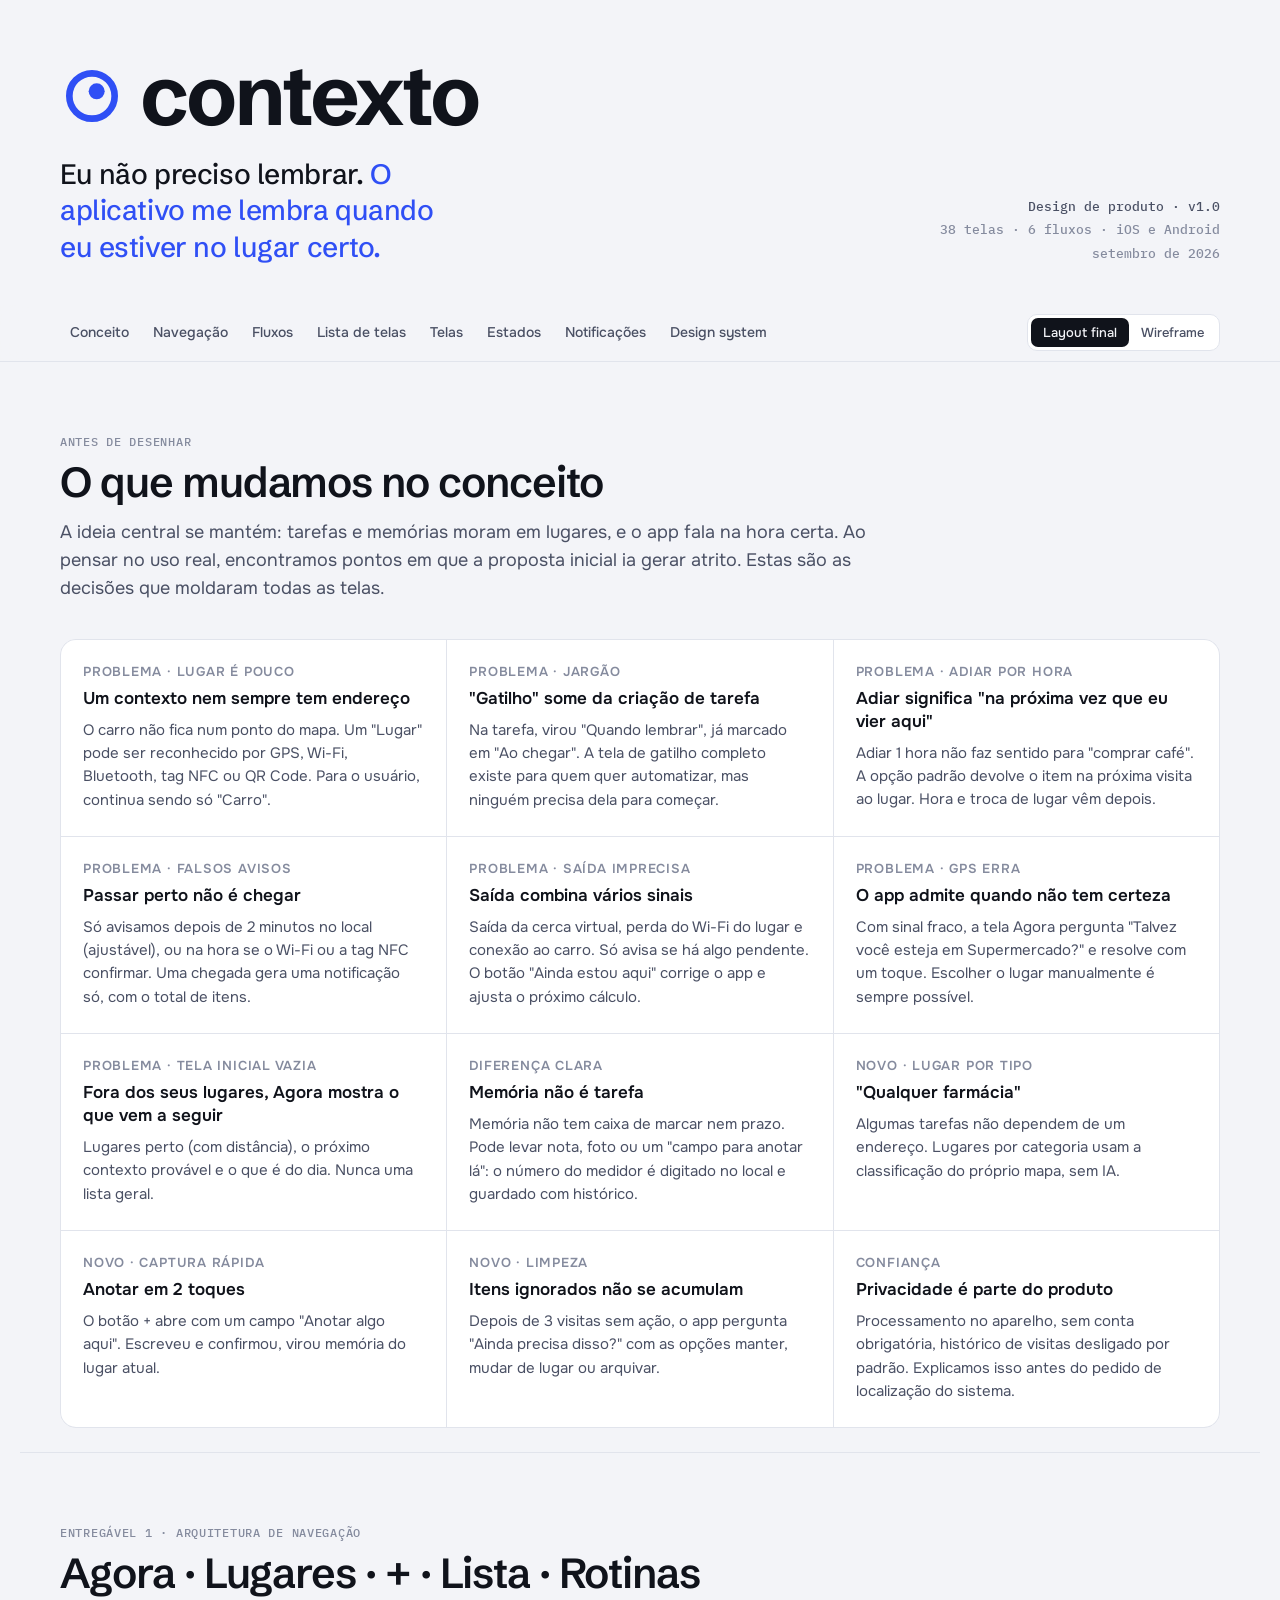
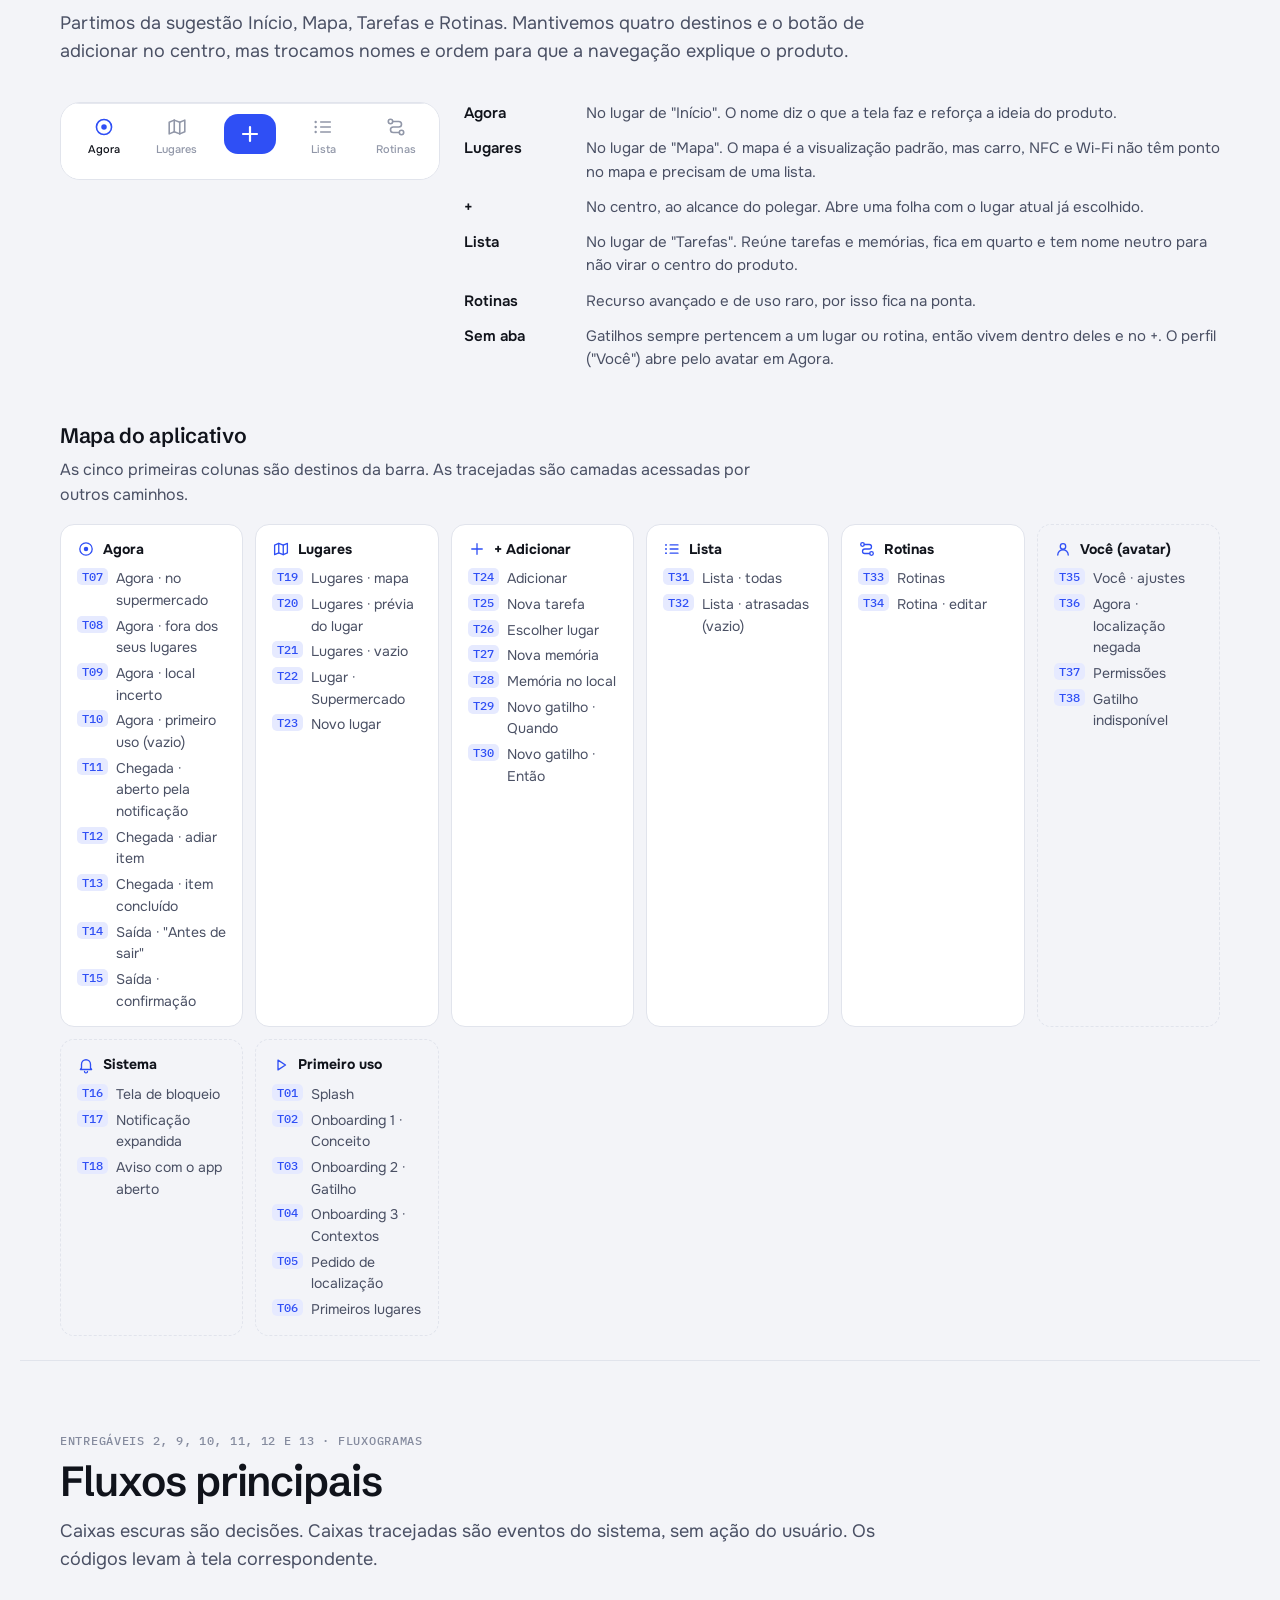
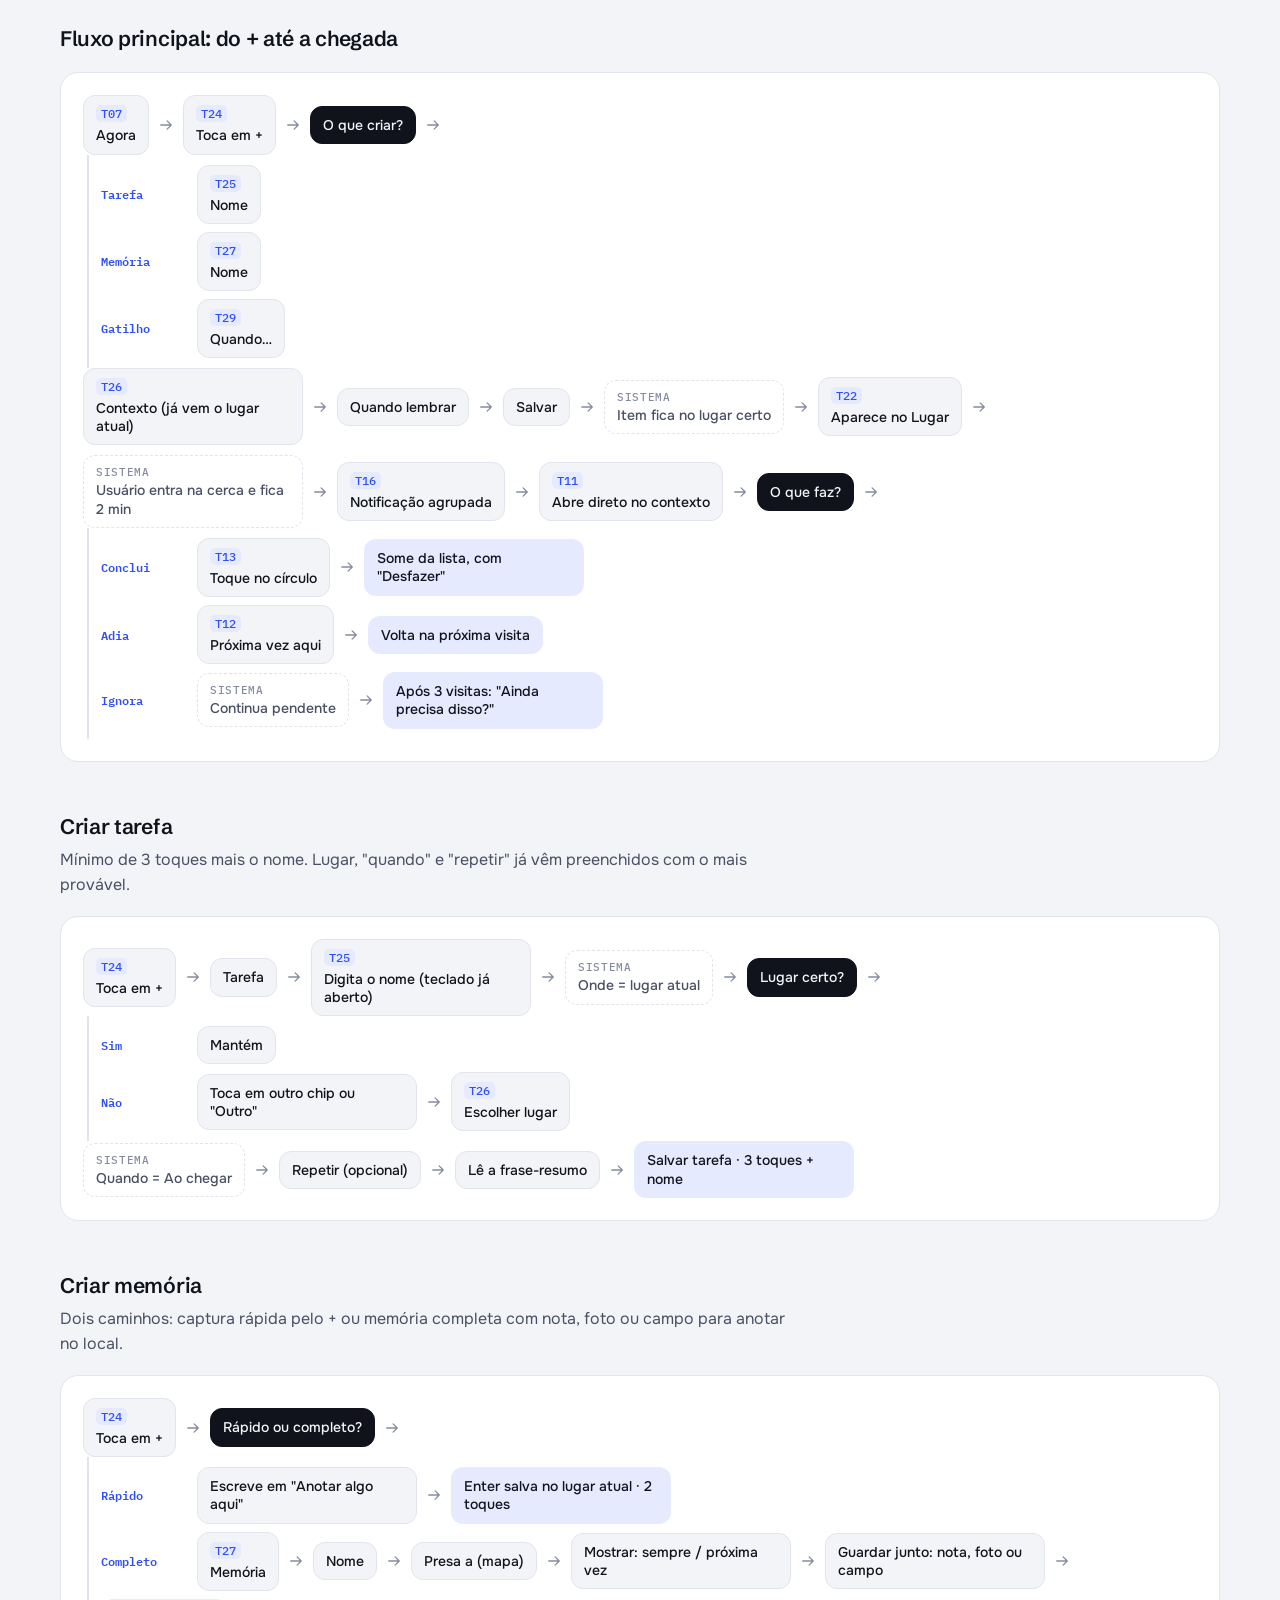
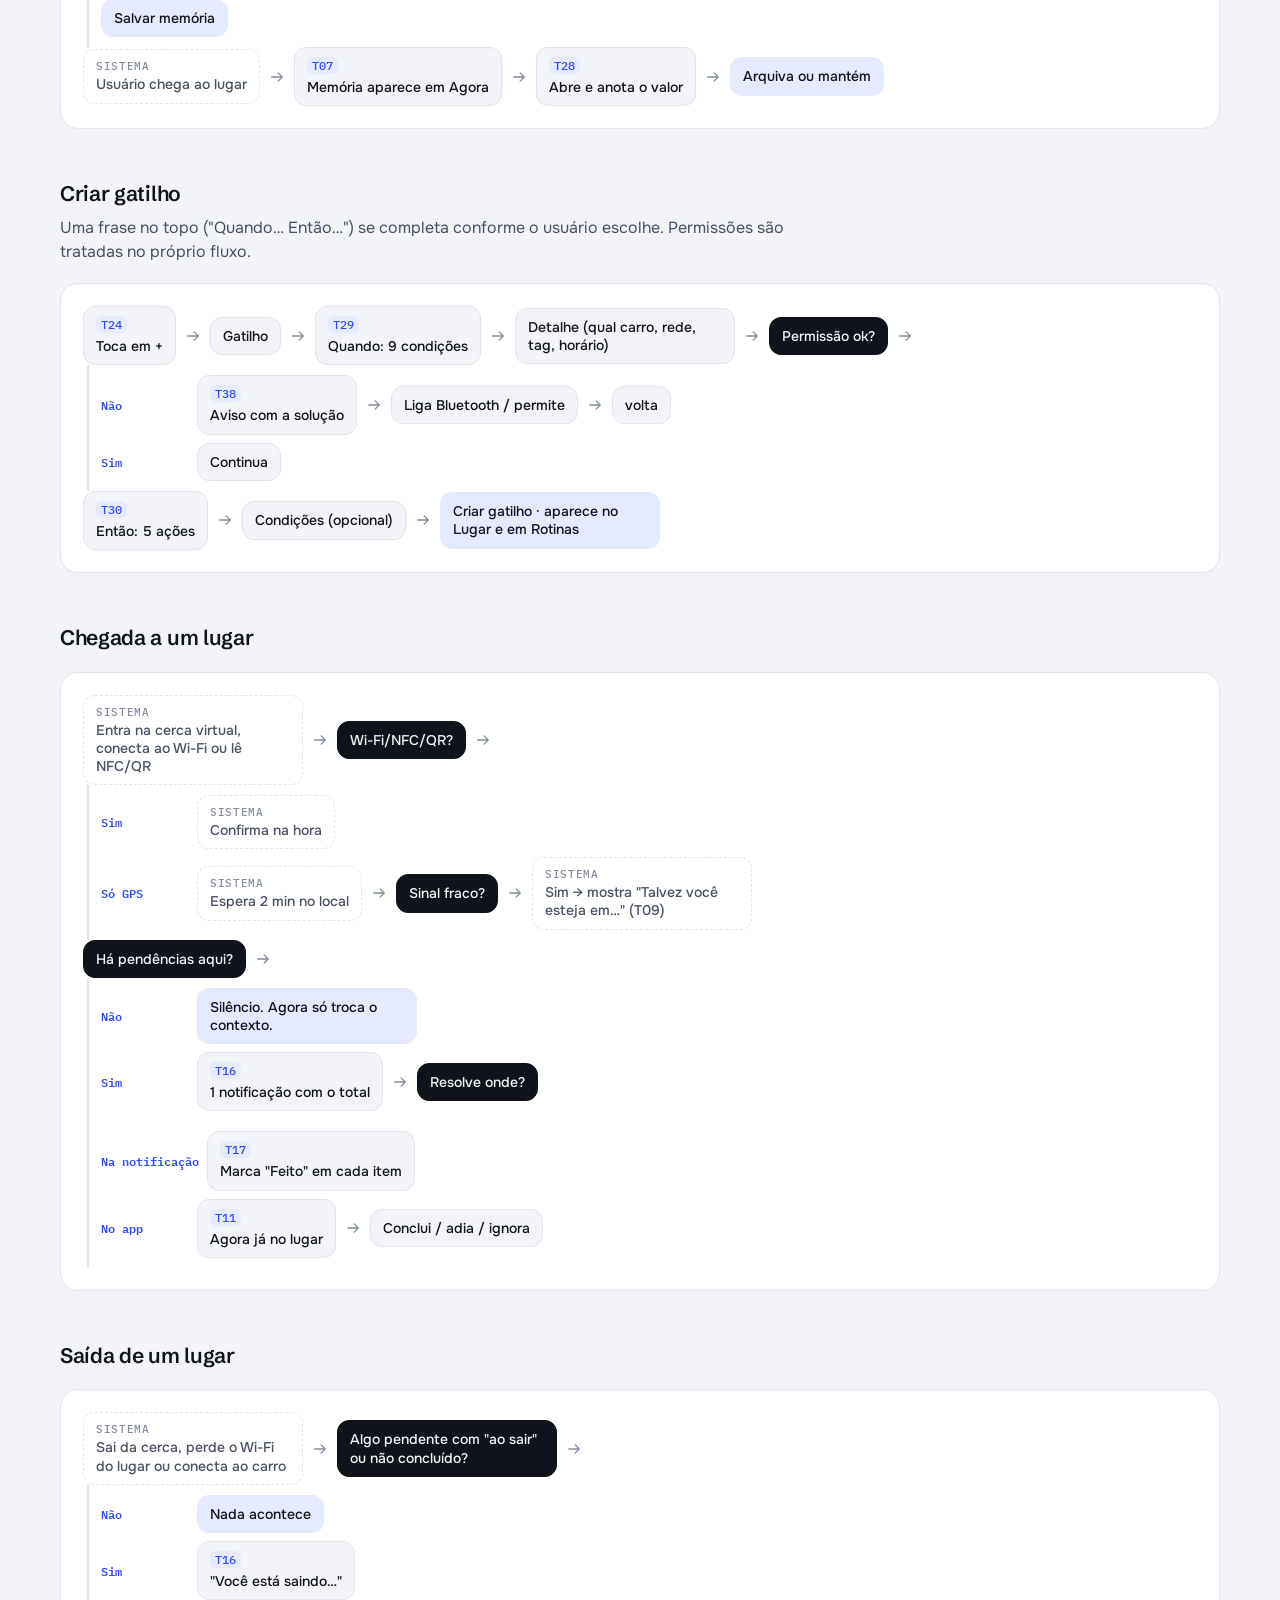
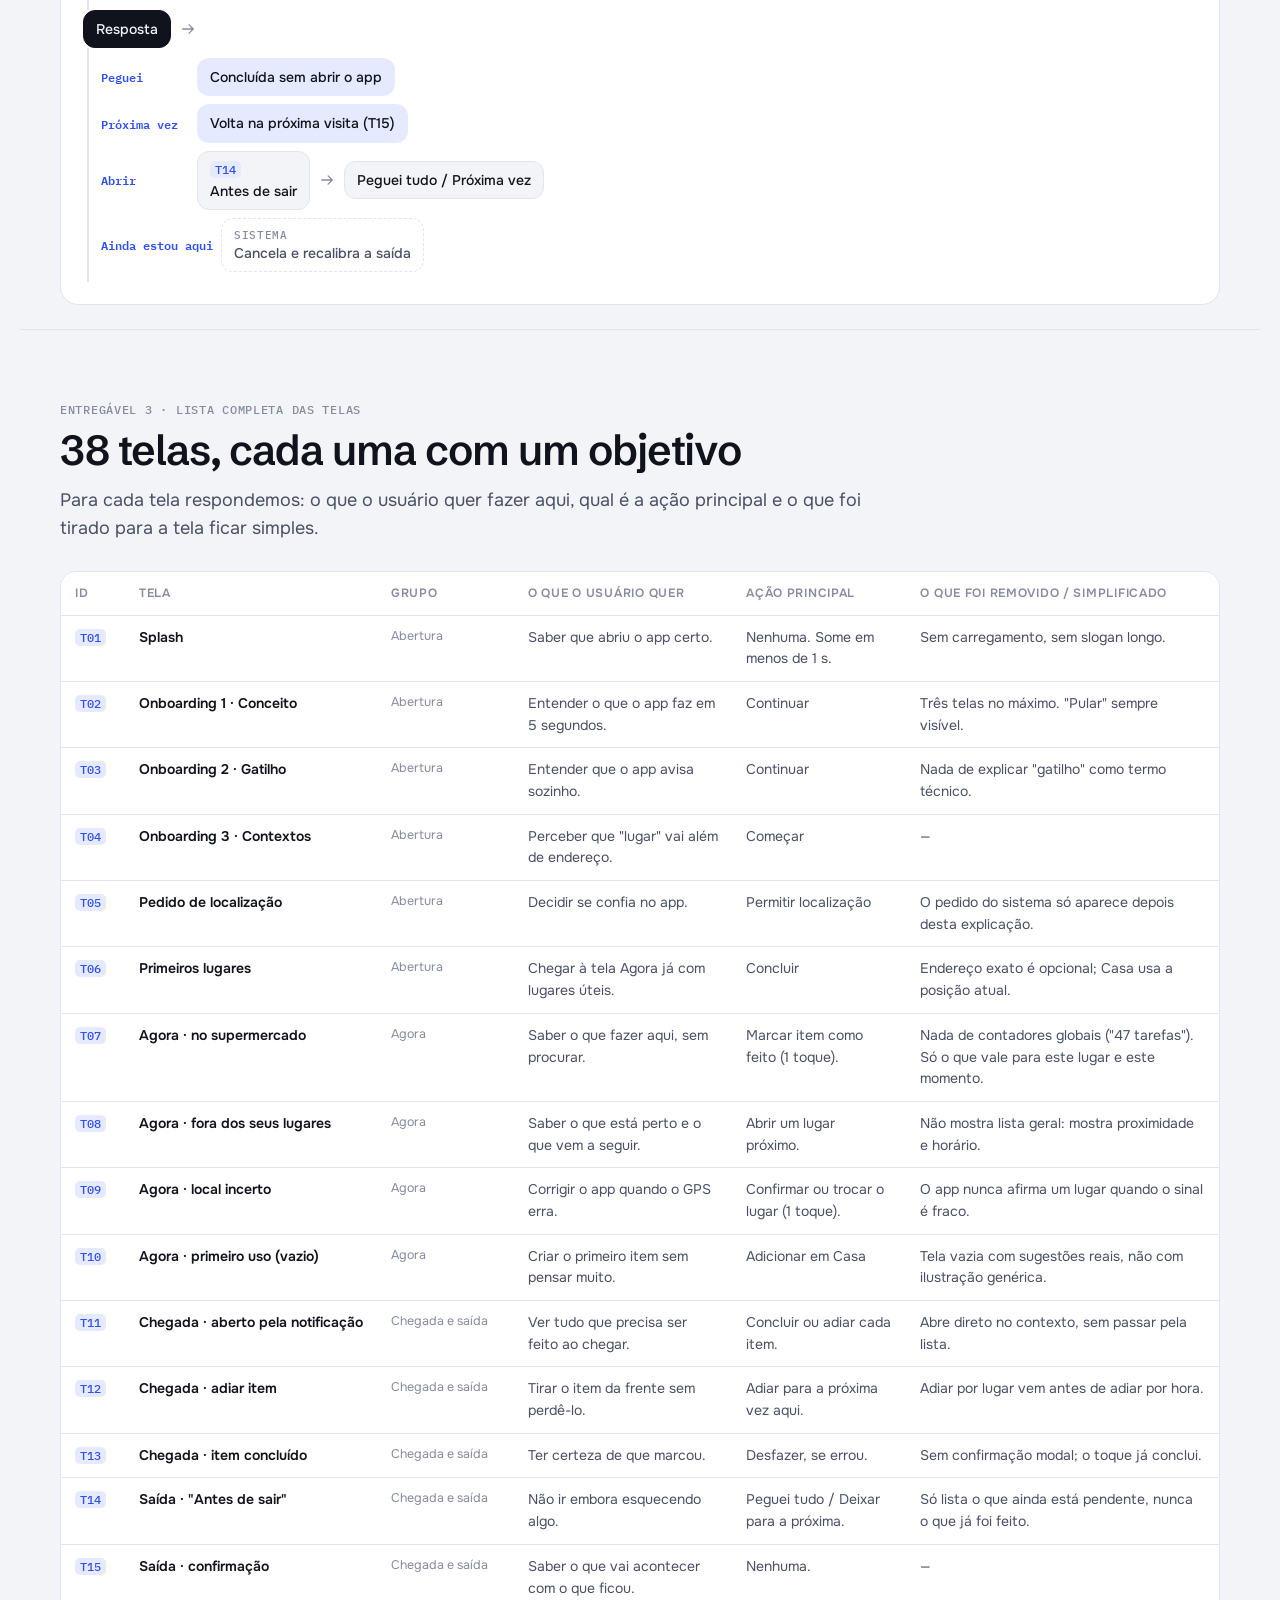
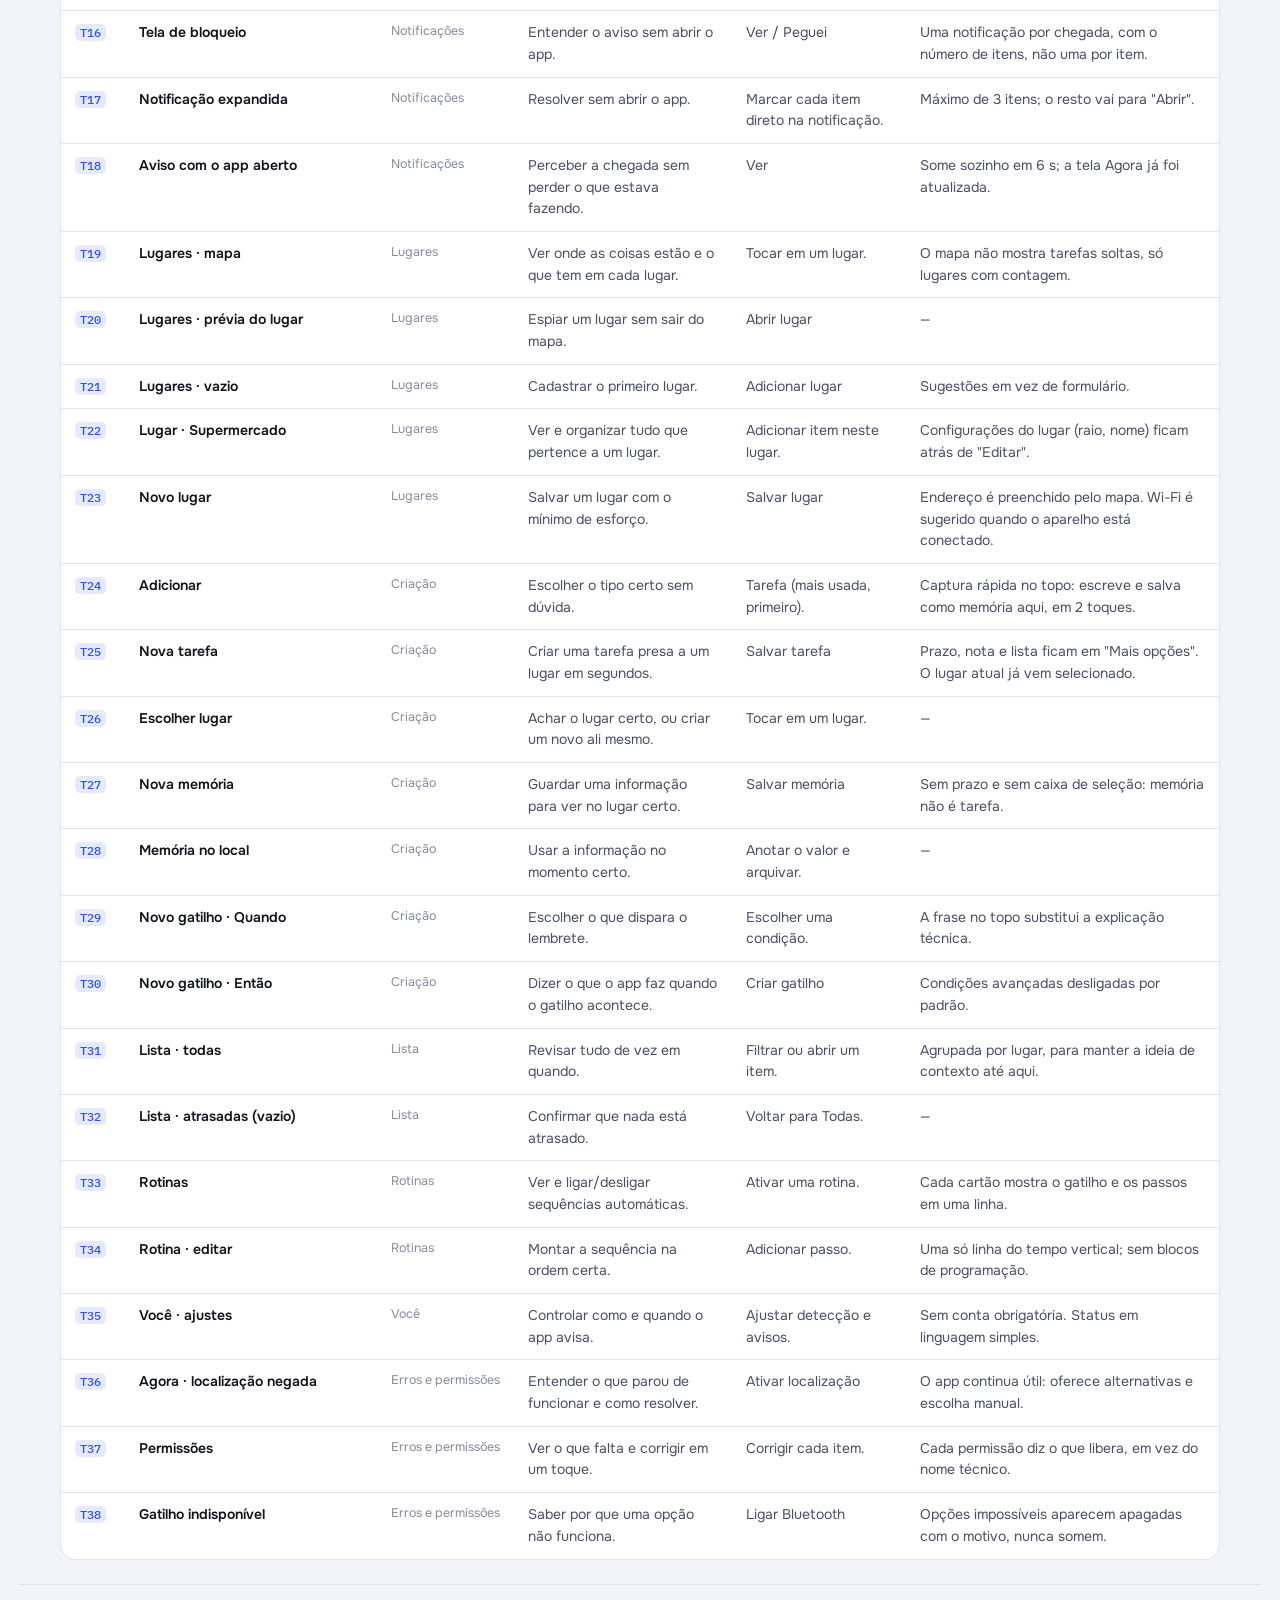
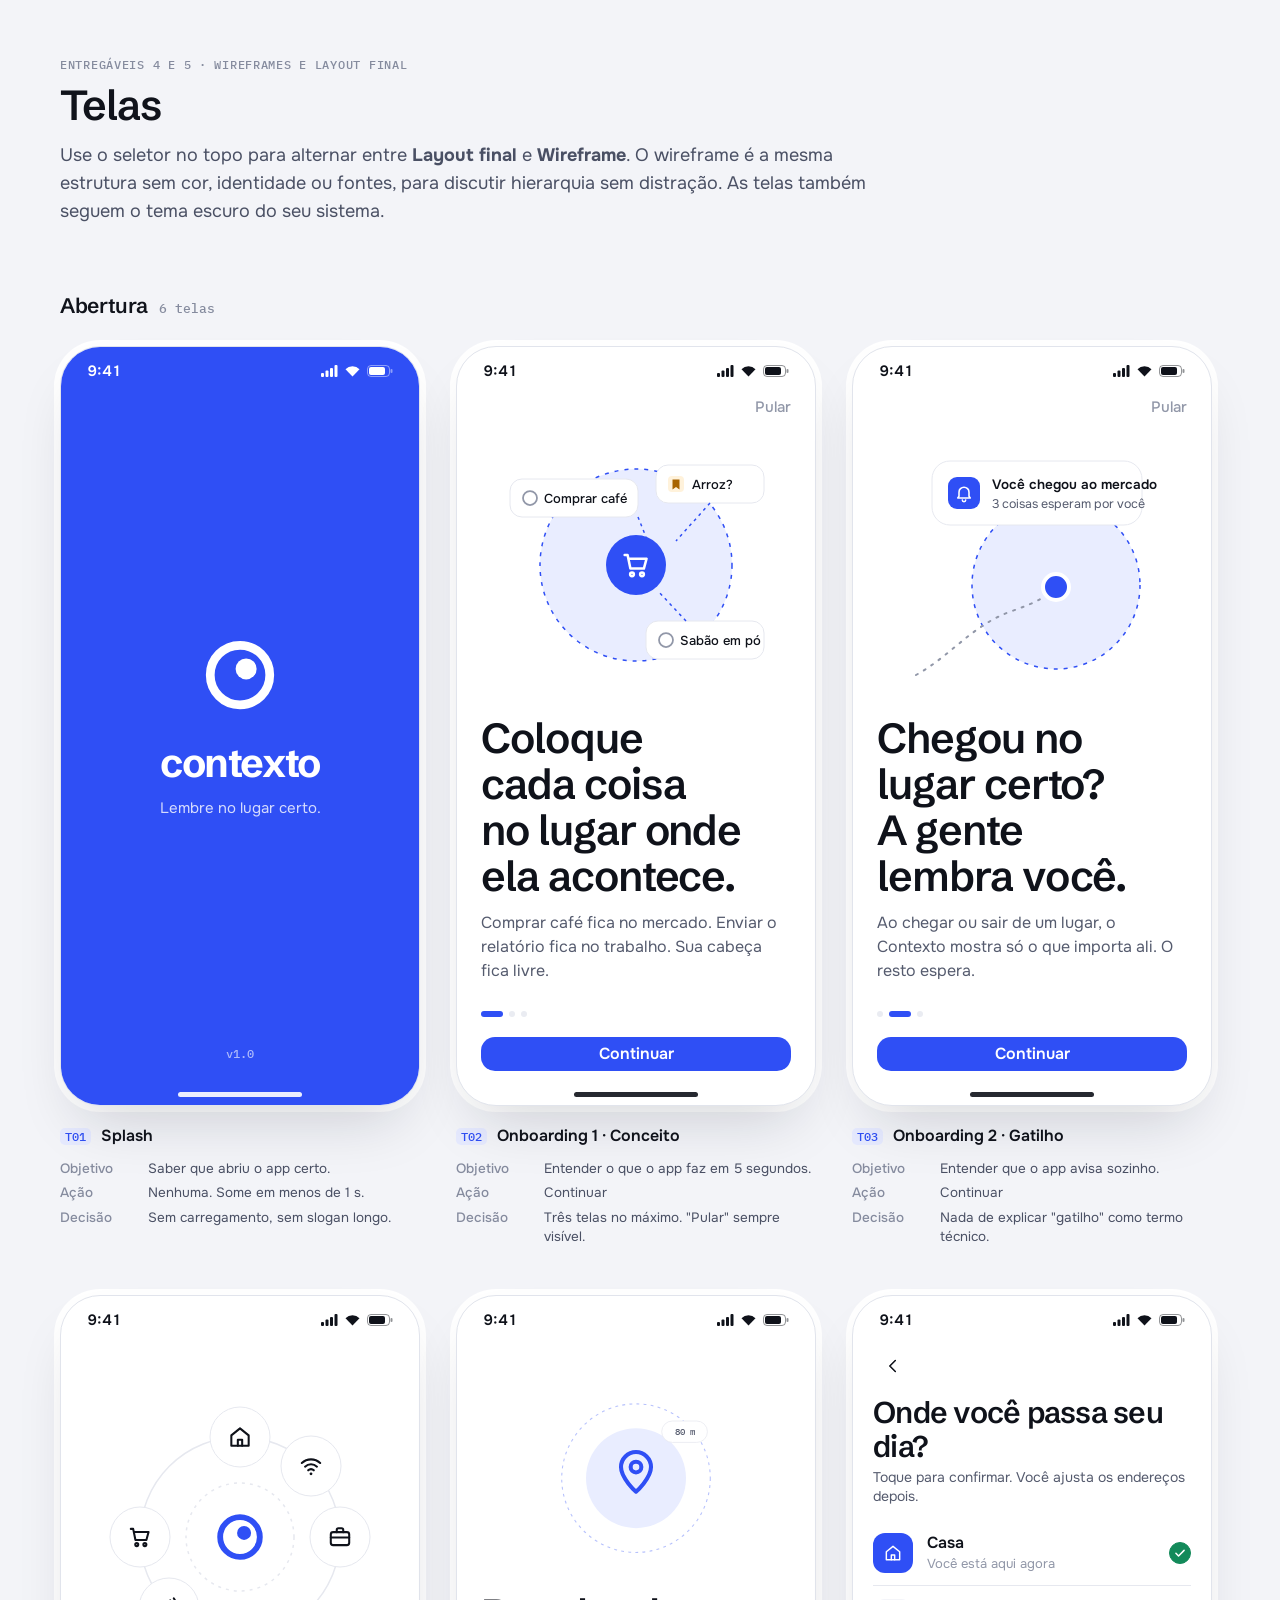
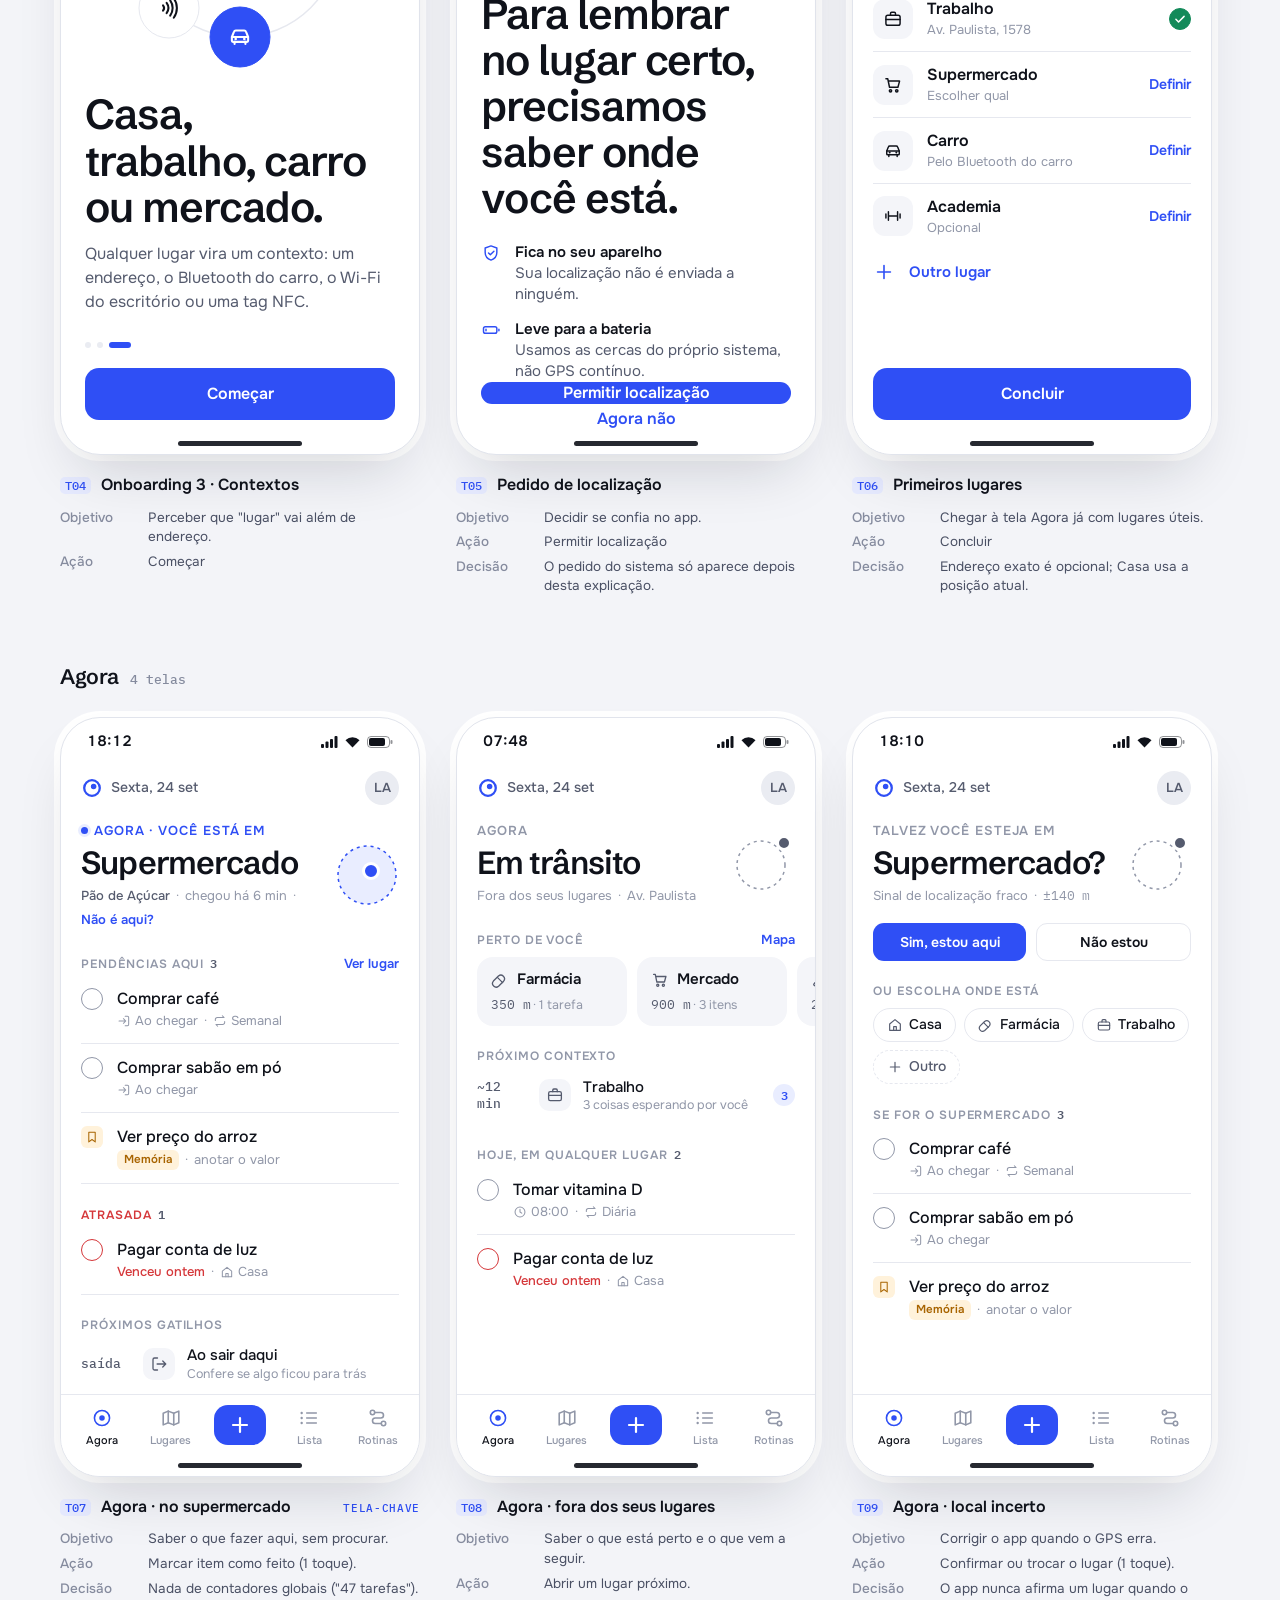
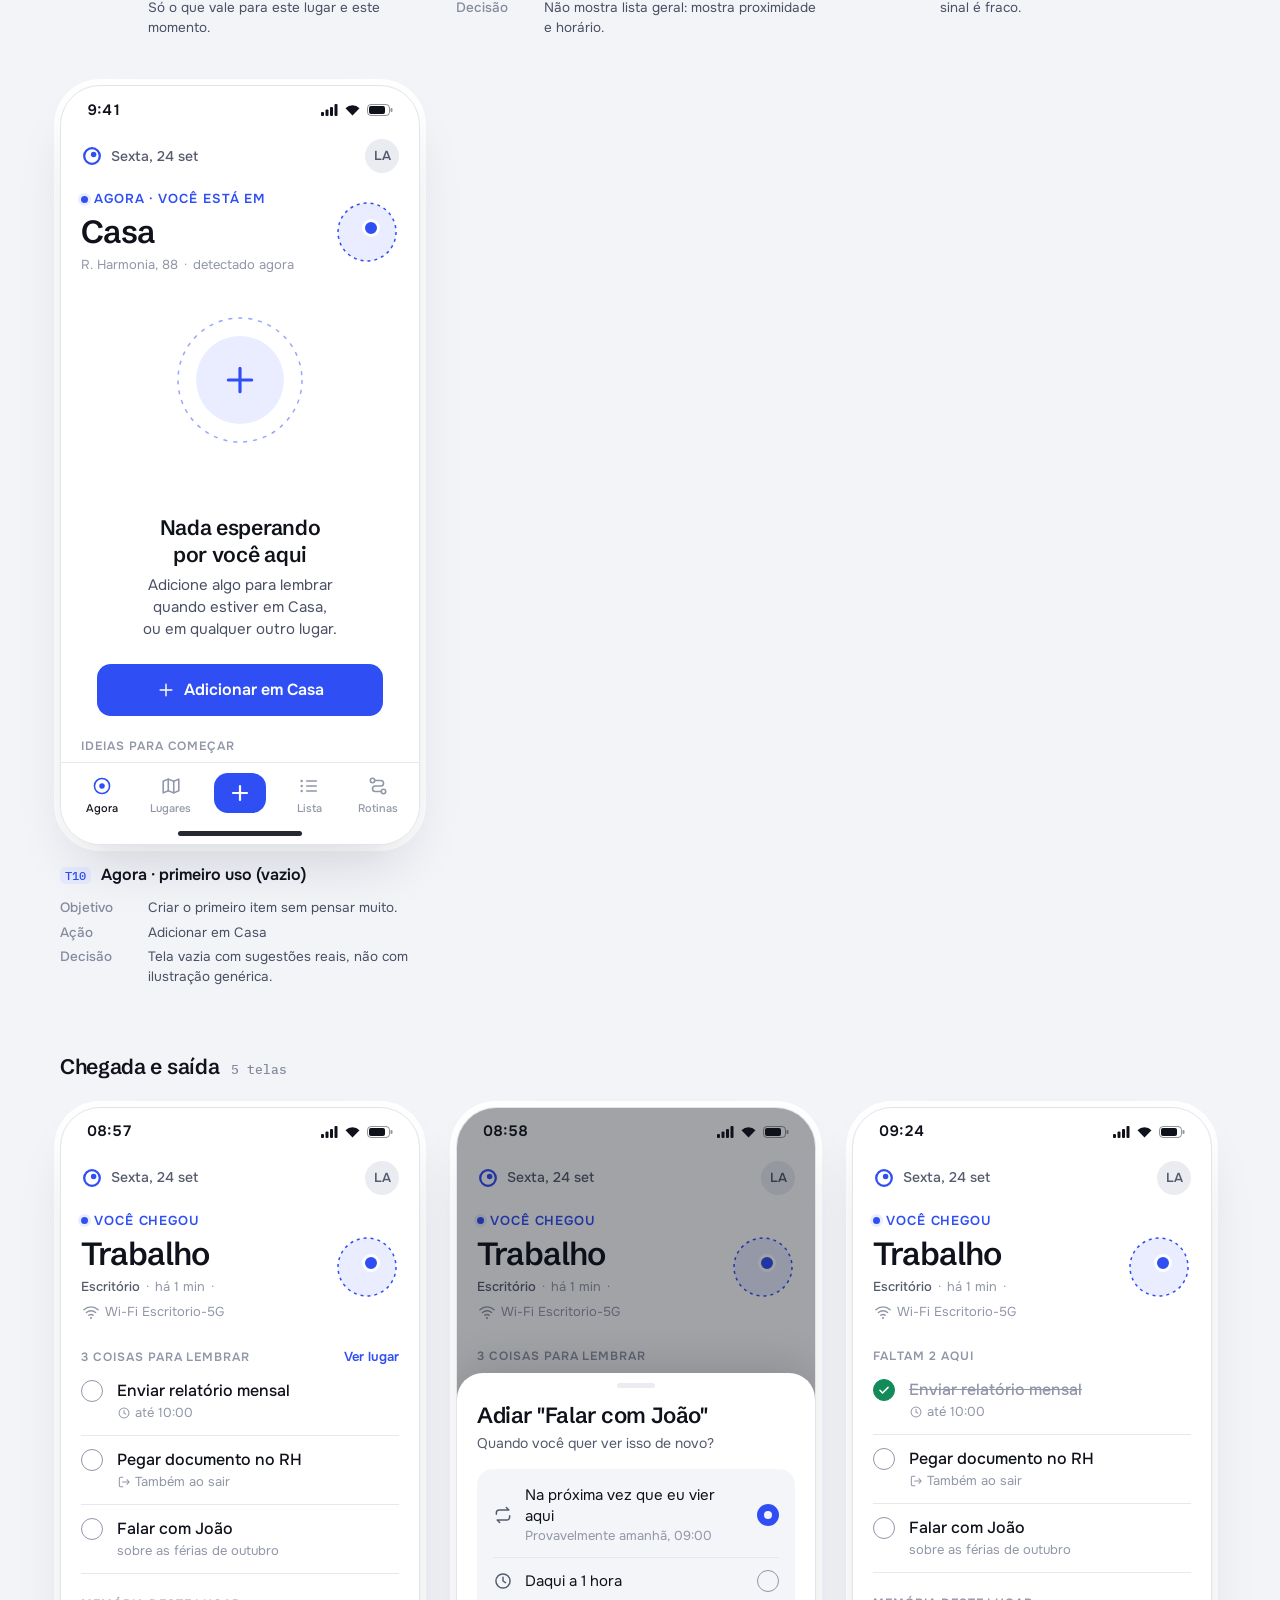
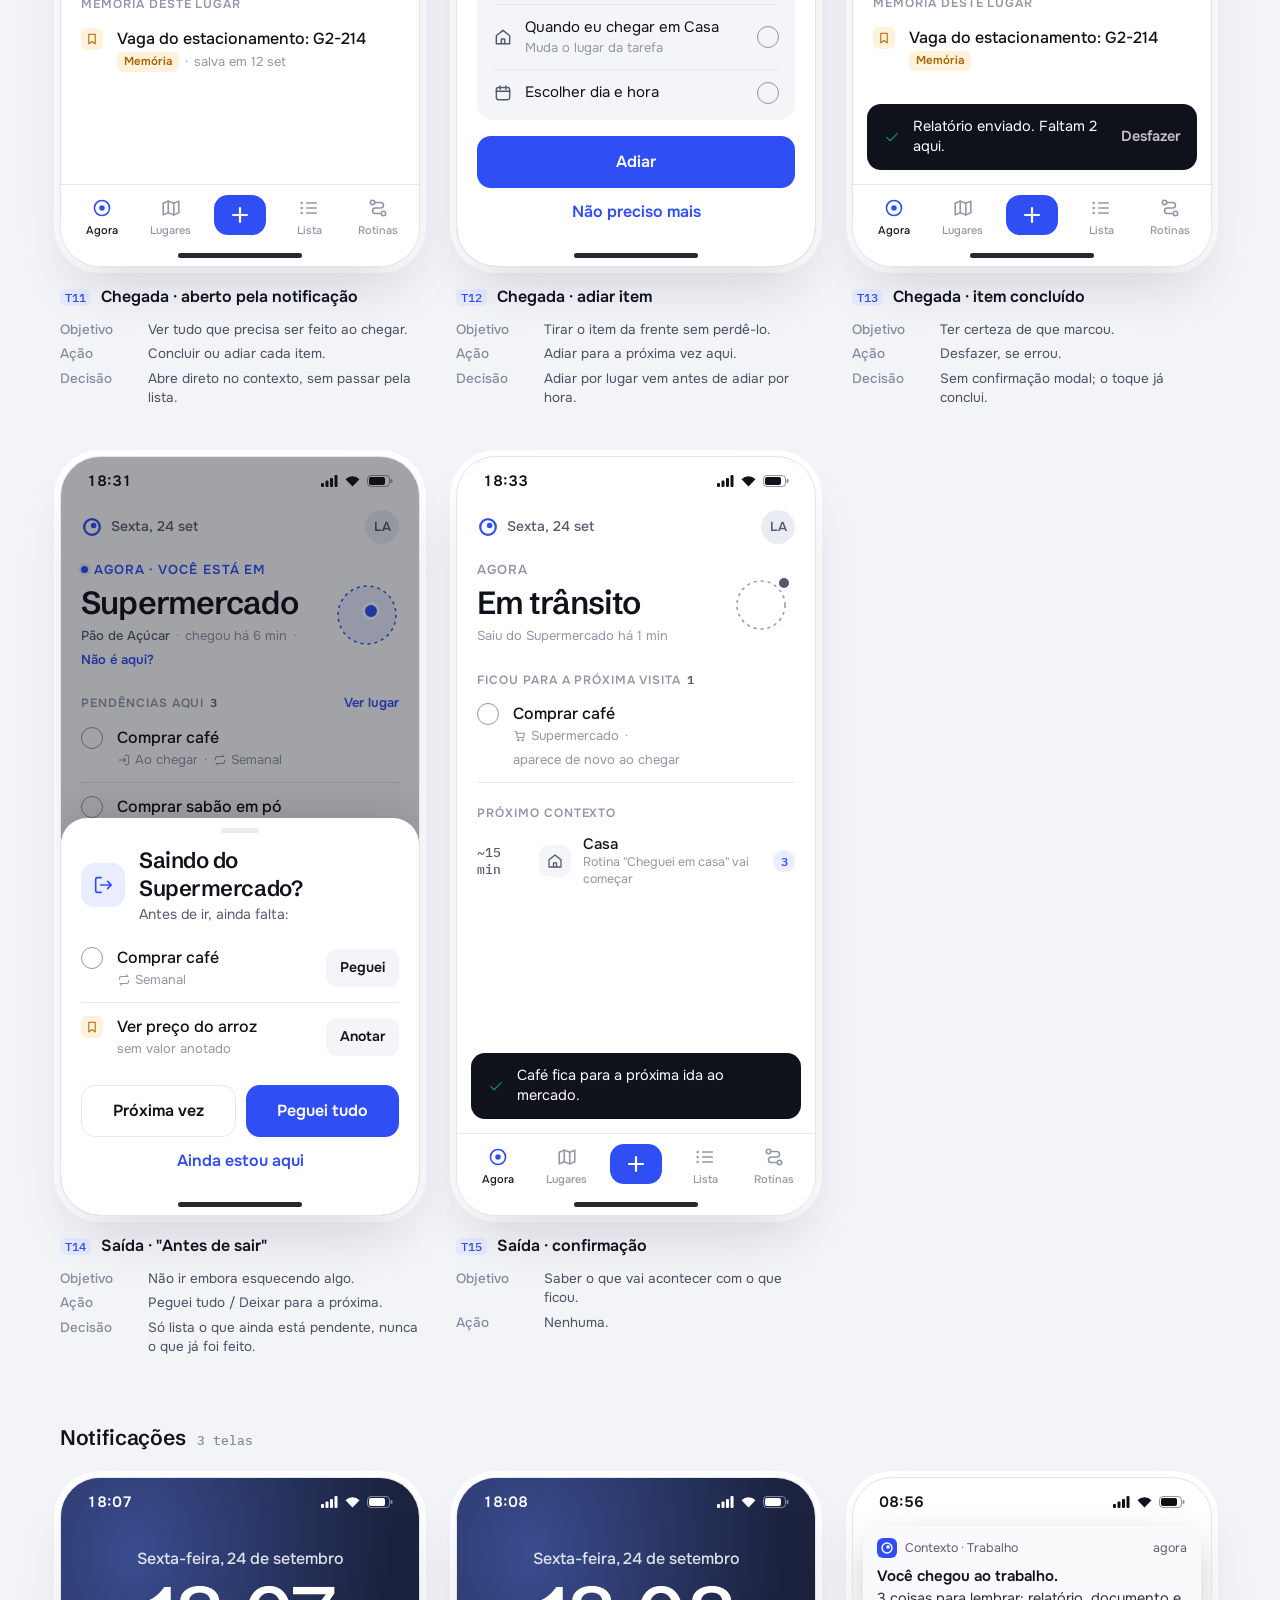
==== Contexto/design/index.html @ 6288946c "Adiciona projeto de design do app Contexto Documentação navegável com revisão de UX, arquitetura de " ====
<!doctype html>
<html lang="pt-BR">
<head>
<meta charset="utf-8">
<meta name="viewport" content="width=device-width, initial-scale=1, viewport-fit=cover">
<title>Contexto</title>
<link rel="preconnect" href="https://fonts.googleapis.com">
<link rel="preconnect" href="https://fonts.gstatic.com" crossorigin>
<link rel="stylesheet" href="https://fonts.googleapis.com/css2?family=IBM+Plex+Mono:wght@400;500;600&family=Onest:wght@400;500;600;700&family=Schibsted+Grotesk:wght@500;600;700&display=swap">
<link rel="stylesheet" href="css/tokens.css">
<link rel="stylesheet" href="css/app.css">
<link rel="stylesheet" href="css/doc.css">
</head>
<body>

<header class="wrap hero">
  <div>
    <div class="brand app" style="color:var(--d-ink)">
      <svg width="64" height="64" viewBox="0 0 48 48" aria-hidden="true"><circle cx="24" cy="24" r="17" fill="none" stroke="var(--d-accent)" stroke-width="5"/><circle cx="27.5" cy="20.5" r="6" fill="var(--d-accent)"/></svg>
      <span class="wm">contexto</span>
    </div>
    <p class="thesis">Eu não preciso lembrar. <em>O aplicativo me lembra quando eu estiver no lugar certo.</em></p>
  </div>
  <div class="meta"><b>Design de produto · v1.0</b><br>38 telas · 6 fluxos · iOS e Android<br>setembro de 2026</div>
</header>

<nav class="dnav" aria-label="Seções">
  <div class="wrap">
    <div class="dnav-links">
      <a href="#conceito">Conceito</a>
      <a href="#navegacao">Navegação</a>
      <a href="#fluxos">Fluxos</a>
      <a href="#lista-telas">Lista de telas</a>
      <a href="#telas">Telas</a>
      <a href="#estados">Estados</a>
      <a href="#notificacoes">Notificações</a>
      <a href="#design-system">Design system</a>
    </div>
    <div class="mode" role="group" aria-label="Modo de visualização das telas">
      <button type="button" data-m="final" aria-pressed="true">Layout final</button>
      <button type="button" data-m="wf" aria-pressed="false">Wireframe</button>
    </div>
  </div>
</nav>

<main>
<!-- ============ CONCEITO ============ -->
<section class="wrap sect" id="conceito">
  <div class="eyebrow">Antes de desenhar</div>
  <h2>O que mudamos no conceito</h2>
  <p class="lede">A ideia central se mantém: tarefas e memórias moram em lugares, e o app fala na hora certa. Ao pensar no uso real, encontramos pontos em que a proposta inicial ia gerar atrito. Estas são as decisões que moldaram todas as telas.</p>

  <div class="review">
    <div class="rv"><div class="rv-p">Problema · lugar é pouco</div><h4>Um contexto nem sempre tem endereço</h4><p>O carro não fica num ponto do mapa. Um "Lugar" pode ser reconhecido por GPS, Wi-Fi, Bluetooth, tag NFC ou QR Code. Para o usuário, continua sendo só "Carro".</p></div>
    <div class="rv"><div class="rv-p">Problema · jargão</div><h4>"Gatilho" some da criação de tarefa</h4><p>Na tarefa, virou "Quando lembrar", já marcado em "Ao chegar". A tela de gatilho completo existe para quem quer automatizar, mas ninguém precisa dela para começar.</p></div>
    <div class="rv"><div class="rv-p">Problema · adiar por hora</div><h4>Adiar significa "na próxima vez que eu vier aqui"</h4><p>Adiar 1 hora não faz sentido para "comprar café". A opção padrão devolve o item na próxima visita ao lugar. Hora e troca de lugar vêm depois.</p></div>
    <div class="rv"><div class="rv-p">Problema · falsos avisos</div><h4>Passar perto não é chegar</h4><p>Só avisamos depois de 2 minutos no local (ajustável), ou na hora se o Wi-Fi ou a tag NFC confirmar. Uma chegada gera uma notificação só, com o total de itens.</p></div>
    <div class="rv"><div class="rv-p">Problema · saída imprecisa</div><h4>Saída combina vários sinais</h4><p>Saída da cerca virtual, perda do Wi-Fi do lugar e conexão ao carro. Só avisa se há algo pendente. O botão "Ainda estou aqui" corrige o app e ajusta o próximo cálculo.</p></div>
    <div class="rv"><div class="rv-p">Problema · GPS erra</div><h4>O app admite quando não tem certeza</h4><p>Com sinal fraco, a tela Agora pergunta "Talvez você esteja em Supermercado?" e resolve com um toque. Escolher o lugar manualmente é sempre possível.</p></div>
    <div class="rv"><div class="rv-p">Problema · tela inicial vazia</div><h4>Fora dos seus lugares, Agora mostra o que vem a seguir</h4><p>Lugares perto (com distância), o próximo contexto provável e o que é do dia. Nunca uma lista geral.</p></div>
    <div class="rv"><div class="rv-p">Diferença clara</div><h4>Memória não é tarefa</h4><p>Memória não tem caixa de marcar nem prazo. Pode levar nota, foto ou um "campo para anotar lá": o número do medidor é digitado no local e guardado com histórico.</p></div>
    <div class="rv"><div class="rv-p">Novo · lugar por tipo</div><h4>"Qualquer farmácia"</h4><p>Algumas tarefas não dependem de um endereço. Lugares por categoria usam a classificação do próprio mapa, sem IA.</p></div>
    <div class="rv"><div class="rv-p">Novo · captura rápida</div><h4>Anotar em 2 toques</h4><p>O botão + abre com um campo "Anotar algo aqui". Escreveu e confirmou, virou memória do lugar atual.</p></div>
    <div class="rv"><div class="rv-p">Novo · limpeza</div><h4>Itens ignorados não se acumulam</h4><p>Depois de 3 visitas sem ação, o app pergunta "Ainda precisa disso?" com as opções manter, mudar de lugar ou arquivar.</p></div>
    <div class="rv"><div class="rv-p">Confiança</div><h4>Privacidade é parte do produto</h4><p>Processamento no aparelho, sem conta obrigatória, histórico de visitas desligado por padrão. Explicamos isso antes do pedido de localização do sistema.</p></div>
  </div>
</section>

<!-- ============ NAVEGAÇÃO ============ -->
<section class="wrap sect" id="navegacao">
  <div class="eyebrow">Entregável 1 · Arquitetura de navegação</div>
  <h2>Agora · Lugares · + · Lista · Rotinas</h2>
  <p class="lede">Partimos da sugestão Início, Mapa, Tarefas e Rotinas. Mantivemos quatro destinos e o botão de adicionar no centro, mas trocamos nomes e ordem para que a navegação explique o produto.</p>

  <div class="arch">
    <div>
      <div class="tabdemo app" id="tabdemo"></div>
    </div>
    <ul class="decide">
      <li><b>Agora</b><span>No lugar de "Início". O nome diz o que a tela faz e reforça a ideia do produto.</span></li>
      <li><b>Lugares</b><span>No lugar de "Mapa". O mapa é a visualização padrão, mas carro, NFC e Wi-Fi não têm ponto no mapa e precisam de uma lista.</span></li>
      <li><b>+</b><span>No centro, ao alcance do polegar. Abre uma folha com o lugar atual já escolhido.</span></li>
      <li><b>Lista</b><span>No lugar de "Tarefas". Reúne tarefas e memórias, fica em quarto e tem nome neutro para não virar o centro do produto.</span></li>
      <li><b>Rotinas</b><span>Recurso avançado e de uso raro, por isso fica na ponta.</span></li>
      <li><b>Sem aba</b><span>Gatilhos sempre pertencem a um lugar ou rotina, então vivem dentro deles e no +. O perfil ("Você") abre pelo avatar em Agora.</span></li>
    </ul>
  </div>

  <h3>Mapa do aplicativo</h3>
  <p>As cinco primeiras colunas são destinos da barra. As tracejadas são camadas acessadas por outros caminhos.</p>
  <div class="tree" id="tree"></div>
</section>

<!-- ============ FLUXOS ============ -->
<section class="wrap sect" id="fluxos">
  <div class="eyebrow">Entregáveis 2, 9, 10, 11, 12 e 13 · Fluxogramas</div>
  <h2>Fluxos principais</h2>
  <p class="lede">Caixas escuras são decisões. Caixas tracejadas são eventos do sistema, sem ação do usuário. Os códigos levam à tela correspondente.</p>

  <h3>Fluxo principal: do + até a chegada</h3>
  <div class="flowbox" id="flow-main"></div>

  <h3>Criar tarefa</h3>
  <p>Mínimo de 3 toques mais o nome. Lugar, "quando" e "repetir" já vêm preenchidos com o mais provável.</p>
  <div class="flowbox" id="flow-task"></div>

  <h3>Criar memória</h3>
  <p>Dois caminhos: captura rápida pelo + ou memória completa com nota, foto ou campo para anotar no local.</p>
  <div class="flowbox" id="flow-mem"></div>

  <h3>Criar gatilho</h3>
  <p>Uma frase no topo ("Quando… Então…") se completa conforme o usuário escolhe. Permissões são tratadas no próprio fluxo.</p>
  <div class="flowbox" id="flow-trig"></div>

  <h3>Chegada a um lugar</h3>
  <div class="flowbox" id="flow-arrive"></div>

  <h3>Saída de um lugar</h3>
  <div class="flowbox" id="flow-leave"></div>
</section>

<!-- ============ LISTA ============ -->
<section class="wrap sect" id="lista-telas">
  <div class="eyebrow">Entregável 3 · Lista completa das telas</div>
  <h2>38 telas, cada uma com um objetivo</h2>
  <p class="lede">Para cada tela respondemos: o que o usuário quer fazer aqui, qual é a ação principal e o que foi tirado para a tela ficar simples.</p>
  <div class="tbl-wrap" id="screen-table"></div>
</section>

<!-- ============ TELAS ============ -->
<section class="wrap sect" id="telas">
  <div class="eyebrow">Entregáveis 4 e 5 · Wireframes e layout final</div>
  <h2>Telas</h2>
  <p class="lede">Use o seletor no topo para alternar entre <b>Layout final</b> e <b>Wireframe</b>. O wireframe é a mesma estrutura sem cor, identidade ou fontes, para discutir hierarquia sem distração. As telas também seguem o tema escuro do seu sistema.</p>
  <div id="gallery"></div>
</section>

<!-- ============ ESTADOS ============ -->
<section class="wrap sect" id="estados">
  <div class="eyebrow">Entregáveis 6, 7 e 8 · Estados</div>
  <h2>Vazio, com dados, erro e permissão</h2>
  <p class="lede">Nenhum estado vazio é só uma ilustração: cada um oferece uma ação e sugestões reais. Nenhum erro bloqueia o app inteiro: o que ainda funciona continua visível.</p>
  <div class="tree" style="margin-top:28px">
    <div class="tcol"><h5>Vazios</h5><ul>
      <li><a class="ref" href="#T10">T10</a><span>Agora, primeiro uso, com ideias para começar</span></li>
      <li><a class="ref" href="#T21">T21</a><span>Lugares sem cadastro, com sugestões em chips</span></li>
      <li><a class="ref" href="#T32">T32</a><span>Nada atrasado, com tom de tranquilidade</span></li>
    </ul></div>
    <div class="tcol"><h5>Com dados</h5><ul>
      <li><a class="ref" href="#T07">T07</a><span>Agora no supermercado</span></li>
      <li><a class="ref" href="#T11">T11</a><span>Chegada ao trabalho</span></li>
      <li><a class="ref" href="#T19">T19</a><span>Mapa com 6 lugares</span></li>
      <li><a class="ref" href="#T22">T22</a><span>Detalhe do lugar</span></li>
      <li><a class="ref" href="#T31">T31</a><span>Lista agrupada por lugar</span></li>
      <li><a class="ref" href="#T33">T33</a><span>Rotinas ativas e pausadas</span></li>
    </ul></div>
    <div class="tcol"><h5>Erro e incerteza</h5><ul>
      <li><a class="ref" href="#T09">T09</a><span>Sinal fraco: "Talvez você esteja em…"</span></li>
      <li><a class="ref" href="#T36">T36</a><span>Localização negada, com alternativas</span></li>
      <li><a class="ref" href="#T38">T38</a><span>Gatilho indisponível (Bluetooth, NFC)</span></li>
    </ul></div>
    <div class="tcol"><h5>Permissão</h5><ul>
      <li><a class="ref" href="#T05">T05</a><span>Explicação antes do pedido do sistema</span></li>
      <li><a class="ref" href="#T37">T37</a><span>Central de permissões com correção direta</span></li>
      <li><a class="ref" href="#T35">T35</a><span>Status de detecção em Você</span></li>
    </ul></div>
  </div>
</section>

<!-- ============ NOTIFICAÇÕES ============ -->
<section class="wrap sect" id="notificacoes">
  <div class="eyebrow">Entregável 14 · Design das notificações</div>
  <h2>Poucos avisos, todos resolvíveis sem abrir o app</h2>
  <p class="lede">A notificação é a principal interface do Contexto. Se ela incomodar, o usuário desliga, e o produto deixa de existir. As telas <a class="ref" href="#T16">T16</a> <a class="ref" href="#T17">T17</a> <a class="ref" href="#T18">T18</a> mostram os formatos.</p>
  <div class="rules">
    <div class="rule"><b>Anatomia</b><span>Título diz o fato ("Você chegou ao supermercado."). Corpo diz o que fazer. No máximo 2 ações.</span></div>
    <div class="rule"><b>Uma por chegada</b><span>Todos os itens do lugar entram na mesma notificação, com o total no texto.</span></div>
    <div class="rule"><b>Tempo mínimo no lugar</b><span>2 minutos por padrão. Wi-Fi, NFC e QR confirmam na hora.</span></div>
    <div class="rule"><b>Silêncio quando não há nada</b><span>Chegar a um lugar sem pendências só atualiza a tela Agora.</span></div>
    <div class="rule"><b>Ações que resolvem</b><span>"Peguei", "Feito" e "Próxima vez" funcionam direto na notificação.</span></div>
    <div class="rule"><b>Prioridade</b><span>Prazo vencendo, depois "ao sair", depois "ao chegar", depois memórias.</span></div>
    <div class="rule"><b>Horário silencioso</b><span>22h às 7h por padrão. O que chegar nesse período espera até você abrir o app.</span></div>
    <div class="rule"><b>Tom</b><span>Frases curtas, sem exclamação e sem emoji. O app informa, não comemora.</span></div>
  </div>
  <div class="tbl-wrap copy"><table style="min-width:640px"><thead><tr><th>Situação</th><th>Título</th><th>Texto</th><th>Ações</th></tr></thead><tbody>
    <tr><td>Chegada</td><td class="nm">Você chegou ao supermercado.</td><td>3 coisas estão esperando por você aqui.</td><td>Ver · Mais tarde</td></tr>
    <tr><td>Saída</td><td class="nm">Você está saindo do trabalho.</td><td>Você ainda precisa pegar o documento no RH.</td><td>Peguei · Próxima vez</td></tr>
    <tr><td>Carro</td><td class="nm">Carro conectado</td><td>Farmácia: comprar protetor solar.</td><td>Ver</td></tr>
    <tr><td>Memória</td><td class="nm">Você está em casa.</td><td>Lembrete: anotar o número do medidor.</td><td>Anotar · Depois</td></tr>
    <tr><td>Rotina</td><td class="nm">Cheguei em casa · 1 de 3</td><td>Guardar as compras.</td><td>Feito · Pular</td></tr>
    <tr><td>Limpeza</td><td class="nm">Ainda precisa disso?</td><td>"Ver preço do arroz" apareceu nas últimas 3 visitas.</td><td>Manter · Arquivar</td></tr>
  </tbody></table></div>
</section>

<!-- ============ DESIGN SYSTEM ============ -->
<section class="wrap sect" id="design-system">
  <div class="eyebrow">Entregável 15 · Design system básico</div>
  <h2>Sinal, Marcador e tons neutros</h2>
  <p class="lede">Uma cor de ação (cobalto "Sinal") marca o que é tocável e o contexto atual. Âmbar ("Marcador") é exclusivo de memórias. Vermelho e verde só indicam estado. Os neutros puxam levemente para o azul, para combinar com o cobalto.</p>

  <div class="ds app">
    <div class="panel"><h4>Marca</h4><div id="ds-logo"></div></div>
    <div class="panel"><h4>Cores · claro · escuro</h4><div class="sw-grid" id="ds-colors"></div></div>
    <div class="ds-2">
      <div class="panel"><h4>Tipografia</h4><div class="ts" id="ds-type"></div></div>
      <div class="panel"><h4>Espaçamento (base 4) e raios</h4><div class="sp" id="ds-space"></div>
        <p style="font-size:14px;color:var(--a-ink-2);margin:20px 0 0">Margem lateral das telas: 20. Entre seções: 22–24. Área mínima de toque: 44×44. Folhas inferiores usam raio 26 no topo.</p></div>
    </div>
    <div class="panel"><h4>Botões e controles</h4><div id="ds-buttons"></div></div>
    <div class="panel"><h4>Linhas, cartões e estados</h4><div class="demo-col" id="ds-rows"></div></div>
    <div class="panel"><h4>Campos</h4><div class="demo-col" id="ds-fields"></div></div>
    <div class="panel"><h4>Ícones · 24 px · traço 1,75</h4><div class="ic-grid" id="ds-icons"></div></div>
  </div>
</section>
</main>

<footer class="wrap foot-doc">
  Contexto · design de produto v1.0. Todas as telas são geradas pelos mesmos componentes em <code>js/ui.js</code>; tokens em <code>css/tokens.css</code>.
</footer>

<script src="js/icons.js"></script>
<script src="js/ui.js"></script>
<script src="js/screens.js"></script>
<script src="js/doc.js"></script>
</body>
</html>
---- Contexto/design/css/tokens.css ----
/* =========================================================
   Contexto — design tokens
   --d-*  : página de documentação
   --a-*  : aplicativo (usados dentro de .app / .ph)
   ========================================================= */

:root {
  /* Tipografia */
  --font-display: "Schibsted Grotesk", "Helvetica Neue", Arial, sans-serif;
  --font-ui: "Onest", "Segoe UI", Roboto, system-ui, sans-serif;
  --font-mono: "IBM Plex Mono", ui-monospace, "SF Mono", Menlo, monospace;

  /* Espaçamento (base 4) */
  --s-1: 4px;  --s-2: 8px;  --s-3: 12px; --s-4: 16px;
  --s-5: 20px; --s-6: 24px; --s-8: 32px; --s-10: 40px;

  /* Raios */
  --r-sm: 8px; --r-md: 12px; --r-lg: 16px; --r-xl: 24px; --r-pill: 999px;

  /* ---------- Documentação ---------- */
  --d-bg: #F3F4F8;
  --d-paper: #FFFFFF;
  --d-ink: #10131B;
  --d-ink-2: #4A5064;
  --d-ink-3: #858B9E;
  --d-line: #E1E4EC;
  --d-accent: #2F4FF5;
  --d-accent-soft: #E6EAFF;

  /* ---------- Aplicativo ---------- */
  --a-bg: #FFFFFF;
  --a-surface: #F4F5F9;
  --a-surface-2: #EAECF2;
  --a-ink: #0F121A;
  --a-ink-2: #555B6E;
  --a-ink-3: #9197A8;
  --a-line: #E6E8EF;
  --a-accent: #2F4FF5;        /* Cobalto "Sinal" — ações e contexto atual */
  --a-accent-ink: #FFFFFF;
  --a-accent-soft: #E9EDFF;
  --a-mem: #A86400;           /* Âmbar "Marcador" — memórias */
  --a-mem-soft: #FFF2DB;
  --a-late: #D5373A;          /* Atrasado / erro */
  --a-late-soft: #FDECEC;
  --a-ok: #138A5A;            /* Concluído / ativo */
  --a-ok-soft: #E3F4EC;
  --a-scrim: rgba(12, 15, 26, .38);
  --a-shadow: 0 12px 32px rgba(15, 18, 40, .12), 0 2px 6px rgba(15, 18, 40, .06);

  /* Mapa */
  --m-land: #EFF1EC;
  --m-block: #E5E7E1;
  --m-road: #FFFFFF;
  --m-park: #D9EAD6;
  --m-water: #D3E1F4;
  --m-label: #8C9185;
}

@media (prefers-color-scheme: dark) {
  :root:not([data-theme="light"]) {
    color-scheme: dark;
    --d-bg: #0C0E14; --d-paper: #141822; --d-ink: #EDEFF5; --d-ink-2: #A7ADBE;
    --d-ink-3: #6D7388; --d-line: #252A37; --d-accent: #7D93FF; --d-accent-soft: #1B2244;

    --a-bg: #0F1117; --a-surface: #181B24; --a-surface-2: #20242F; --a-ink: #EEF0F6;
    --a-ink-2: #A4AABB; --a-ink-3: #6B7185; --a-line: #242834;
    --a-accent: #7D93FF; --a-accent-ink: #0A0E26; --a-accent-soft: #1C2347;
    --a-mem: #F2B650; --a-mem-soft: #2B2213; --a-late: #FF6D6D; --a-late-soft: #331B1D;
    --a-ok: #42CC90; --a-ok-soft: #12291F; --a-scrim: rgba(0, 0, 0, .55);
    --a-shadow: 0 12px 32px rgba(0, 0, 0, .5), 0 2px 6px rgba(0, 0, 0, .3);
    --m-land: #171A21; --m-block: #1C1F27; --m-road: #262A34; --m-park: #1A2922;
    --m-water: #15213A; --m-label: #5E6475;
  }
}

:root[data-theme="dark"] {
  color-scheme: dark;
  --d-bg: #0C0E14; --d-paper: #141822; --d-ink: #EDEFF5; --d-ink-2: #A7ADBE;
  --d-ink-3: #6D7388; --d-line: #252A37; --d-accent: #7D93FF; --d-accent-soft: #1B2244;

  --a-bg: #0F1117; --a-surface: #181B24; --a-surface-2: #20242F; --a-ink: #EEF0F6;
  --a-ink-2: #A4AABB; --a-ink-3: #6B7185; --a-line: #242834;
  --a-accent: #7D93FF; --a-accent-ink: #0A0E26; --a-accent-soft: #1C2347;
  --a-mem: #F2B650; --a-mem-soft: #2B2213; --a-late: #FF6D6D; --a-late-soft: #331B1D;
  --a-ok: #42CC90; --a-ok-soft: #12291F; --a-scrim: rgba(0, 0, 0, .55);
  --a-shadow: 0 12px 32px rgba(0, 0, 0, .5), 0 2px 6px rgba(0, 0, 0, .3);
  --m-land: #171A21; --m-block: #1C1F27; --m-road: #262A34; --m-park: #1A2922;
  --m-water: #15213A; --m-label: #5E6475;
}

/* Modo wireframe: mesmas telas, sem cor, sem identidade */
.wf .ph, .wf .app {
  --a-accent: #5B5B5B; --a-accent-ink: #FFFFFF; --a-accent-soft: #E4E4E4;
  --a-mem: #5B5B5B; --a-mem-soft: #E4E4E4; --a-late: #5B5B5B; --a-late-soft: #E4E4E4;
  --a-ok: #5B5B5B; --a-ok-soft: #E4E4E4;
  --a-bg: #FFFFFF; --a-surface: #F1F1F1; --a-surface-2: #E4E4E4; --a-ink: #2A2A2A;
  --a-ink-2: #6A6A6A; --a-ink-3: #9A9A9A; --a-line: #D2D2D2; --a-shadow: none;
  --m-land: #F4F4F4; --m-block: #EAEAEA; --m-road: #FFFFFF; --m-park: #E2E2E2;
  --m-water: #DADADA; --m-label: #A0A0A0;
  --font-display: var(--font-mono);
  --font-ui: var(--font-mono);
  color-scheme: light;
}
---- Contexto/design/css/app.css ----
/* =========================================================
   Contexto — componentes do aplicativo
   Tudo aqui vive dentro de .ph (tela de celular) ou .app
   (demonstrações do design system).
   ========================================================= */

.ph, .app {
  font-family: var(--font-ui);
  color: var(--a-ink);
  font-size: 16px;
  line-height: 1.375;
  -webkit-font-smoothing: antialiased;
}
.ph *, .app * { box-sizing: border-box; }
.mono { font-family: var(--font-mono); font-variant-numeric: tabular-nums; letter-spacing: -.01em; }
.i { width: 20px; height: 20px; flex: none; display: block; }

/* ---------- Moldura do celular ---------- */
.ph {
  position: relative;
  width: 360px;
  max-width: 100%;
  height: 760px;
  border-radius: 40px;
  background: var(--a-bg);
  border: 1px solid var(--d-line);
  box-shadow: 0 30px 60px -20px rgba(16, 20, 40, .18), 0 0 0 6px var(--d-paper);
  overflow: hidden;
  isolation: isolate;
}
.sb {
  position: absolute; inset: 0 0 auto 0; height: 44px; z-index: 30;
  display: flex; align-items: center; justify-content: space-between;
  padding: 4px 26px 0; font-size: 15px; font-weight: 600; letter-spacing: -.01em;
}
.sb-r { display: flex; gap: 6px; align-items: center; }
.sb-r svg { width: 17px; height: 12px; }
.sb.inv { color: #fff; }
.pb {
  position: absolute; left: 0; right: 0; top: 44px; bottom: 0;
  padding: 0 20px; overflow: hidden;
}
.ph.has-tab .pb { bottom: 82px; }
.pb.flush { padding: 0; }
.hi { position: absolute; bottom: 8px; left: 50%; transform: translateX(-50%); width: 124px; height: 5px; border-radius: 3px; background: var(--a-ink); opacity: .9; z-index: 40; }
.hi.inv { background: #fff; }

/* ---------- Barra inferior ---------- */
.tab {
  position: absolute; left: 0; right: 0; bottom: 0; height: 82px; z-index: 20;
  background: var(--a-bg); border-top: 1px solid var(--a-line);
  display: grid; grid-template-columns: repeat(5, 1fr); align-items: start; padding: 8px 6px 0;
}
.tab-i { display: flex; flex-direction: column; align-items: center; gap: 4px; font-size: 11px; font-weight: 500; color: var(--a-ink-3); padding-top: 4px; }
.tab-i .i { width: 22px; height: 22px; }
.tab-i.on { color: var(--a-ink); }
.tab-i.on .i { color: var(--a-accent); }
.tab-add { display: flex; justify-content: center; }
.tab-add span {
  width: 52px; height: 40px; border-radius: 14px; background: var(--a-accent); color: var(--a-accent-ink);
  display: grid; place-items: center; margin-top: 2px;
}
.tab-add .i { width: 24px; height: 24px; stroke-width: 2.2; }

/* ---------- Cabeçalhos ---------- */
.top { height: 52px; display: flex; align-items: center; justify-content: space-between; gap: 12px; }
.top-t { font-size: 17px; font-weight: 600; }
.top-l, .top-r { display: flex; align-items: center; gap: 8px; min-width: 40px; }
.top-r { justify-content: flex-end; }
.ib { width: 40px; height: 40px; border-radius: 12px; display: grid; place-items: center; color: var(--a-ink); }
.ib.s { background: var(--a-surface); }
.ib .i { width: 22px; height: 22px; }
.av { width: 34px; height: 34px; border-radius: 50%; background: var(--a-surface-2); display: grid; place-items: center; font-size: 13px; font-weight: 600; color: var(--a-ink-2); }
.date { font-size: 14px; color: var(--a-ink-2); display: flex; align-items: center; gap: 8px; font-weight: 500; }
.h1 { font-family: var(--font-display); font-size: 30px; line-height: 34px; font-weight: 600; letter-spacing: -.025em; margin: 4px 0 0; }
.h2 { font-family: var(--font-display); font-size: 22px; line-height: 28px; font-weight: 600; letter-spacing: -.02em; margin: 0; }
.sub { font-size: 14px; color: var(--a-ink-2); margin-top: 4px; }
.link { color: var(--a-accent); font-weight: 600; font-size: 14px; }

/* ---------- Contexto atual (hero da tela Agora) ---------- */
.ctx { display: flex; align-items: center; gap: 16px; padding: 8px 0 4px; }
.ctx-tx { flex: 1; min-width: 0; }
.ctx-k { font-size: 13px; font-weight: 600; color: var(--a-accent); display: flex; align-items: center; gap: 6px; text-transform: uppercase; letter-spacing: .07em; }
.ctx-k.off { color: var(--a-ink-3); }
.live { width: 7px; height: 7px; border-radius: 50%; background: currentColor; box-shadow: 0 0 0 3px var(--a-accent-soft); }
.ctx-t { font-family: var(--font-display); font-size: 32px; line-height: 36px; font-weight: 600; letter-spacing: -.03em; margin-top: 6px; }
.ctx-m { font-size: 13px; color: var(--a-ink-3); margin-top: 6px; display: flex; gap: 6px; flex-wrap: wrap; align-items: center; }
.ctx-m b { color: var(--a-ink-2); font-weight: 500; }
.ring { width: 64px; height: 64px; flex: none; }

/* ---------- Seções e linhas ---------- */
.sec { display: flex; align-items: baseline; justify-content: space-between; margin: 22px 0 2px; }
.sec-t { font-size: 12px; font-weight: 600; text-transform: uppercase; letter-spacing: .08em; color: var(--a-ink-3); display: flex; gap: 6px; align-items: baseline; }
.sec-t .n { color: var(--a-ink-2); }
.sec-t.late { color: var(--a-late); }
.sec .link { font-size: 13px; }

.row { display: flex; align-items: flex-start; gap: 14px; padding: 13px 0; border-bottom: 1px solid var(--a-line); }
.row:last-child { border-bottom: 0; }
.row-lead { width: 22px; height: 22px; flex: none; display: grid; place-items: center; margin-top: 0; }
.row-b { flex: 1; min-width: 0; }
.row-t { font-size: 16px; line-height: 22px; font-weight: 500; }
.row-m { font-size: 13px; line-height: 18px; color: var(--a-ink-3); margin-top: 2px; display: flex; gap: 6px; align-items: center; flex-wrap: wrap; }
.row-m .i { width: 14px; height: 14px; }
.row-m .late { color: var(--a-late); font-weight: 500; }
.row-trail { color: var(--a-ink-3); font-size: 13px; align-self: center; display: flex; align-items: center; gap: 6px; }
.row-trail .i { width: 18px; height: 18px; }
.row.done .row-t { color: var(--a-ink-3); text-decoration: line-through; text-decoration-color: var(--a-ink-3); }
.row.tight { padding: 10px 0; }

.chk { width: 22px; height: 22px; border-radius: 50%; border: 1.75px solid var(--a-ink-3); display: grid; place-items: center; }
.chk.on { background: var(--a-ok); border-color: var(--a-ok); color: #fff; }
.chk.on .i { width: 14px; height: 14px; stroke-width: 2.6; }
.chk.late { border-color: var(--a-late); }
.mk { width: 22px; height: 22px; border-radius: 6px; background: var(--a-mem-soft); color: var(--a-mem); display: grid; place-items: center; }
.mk .i { width: 14px; height: 14px; }
.gk { width: 22px; height: 22px; border-radius: 6px; background: var(--a-accent-soft); color: var(--a-accent); display: grid; place-items: center; }
.gk .i { width: 14px; height: 14px; }

.tag { display: inline-flex; align-items: center; gap: 4px; height: 20px; padding: 0 7px; border-radius: 6px; font-size: 11.5px; font-weight: 600; letter-spacing: .01em; background: var(--a-surface); color: var(--a-ink-2); }
.tag.mem { background: var(--a-mem-soft); color: var(--a-mem); }
.tag.acc { background: var(--a-accent-soft); color: var(--a-accent); }
.tag.late { background: var(--a-late-soft); color: var(--a-late); }
.tag.ok { background: var(--a-ok-soft); color: var(--a-ok); }
.tag .i { width: 12px; height: 12px; }

.cnt { min-width: 22px; height: 22px; padding: 0 6px; border-radius: 11px; background: var(--a-accent-soft); color: var(--a-accent); font: 600 12px/22px var(--font-mono); text-align: center; }
.cnt.n { background: var(--a-surface); color: var(--a-ink-2); }

/* Próximos gatilhos */
.nt { display: flex; align-items: center; gap: 12px; padding: 10px 0; }
.nt-when { width: 50px; font: 500 13px var(--font-mono); color: var(--a-ink-2); }
.nt-ic { width: 32px; height: 32px; border-radius: 10px; background: var(--a-surface); display: grid; place-items: center; color: var(--a-ink-2); }
.nt-ic .i { width: 18px; height: 18px; }
.nt-t { flex: 1; font-size: 15px; font-weight: 500; }
.nt-t small { display: block; font-size: 12.5px; color: var(--a-ink-3); font-weight: 400; }

/* Perto de você */
.near-row { display: flex; gap: 10px; margin-right: -20px; overflow: hidden; padding-top: 6px; }
.near { flex: none; width: 150px; padding: 12px 14px; border-radius: 16px; background: var(--a-surface); }
.near-h { display: flex; align-items: center; gap: 8px; font-size: 15px; font-weight: 600; }
.near-h .i { width: 18px; height: 18px; color: var(--a-ink-2); }
.near-m { font-size: 12.5px; color: var(--a-ink-3); margin-top: 6px; }
.near-m .mono { color: var(--a-ink-2); }

/* ---------- Chips, segmentos, toggles ---------- */
.chips { display: flex; gap: 8px; flex-wrap: wrap; }
.chips.nowrap { flex-wrap: nowrap; overflow: hidden; margin-right: -20px; }
.chip { height: 34px; padding: 0 13px; border-radius: 17px; border: 1px solid var(--a-line); background: var(--a-bg); font-size: 14px; font-weight: 500; color: var(--a-ink); display: inline-flex; align-items: center; gap: 6px; white-space: nowrap; flex: none; }
.chip .i { width: 16px; height: 16px; color: var(--a-ink-2); }
.chip.on { background: var(--a-ink); border-color: var(--a-ink); color: var(--a-bg); }
.chip.on .i { color: var(--a-bg); }
.chip.acc { background: var(--a-accent-soft); border-color: transparent; color: var(--a-accent); }
.chip.acc .i { color: var(--a-accent); }
.chip.dash { border-style: dashed; color: var(--a-ink-2); }
.chip .x { opacity: .6; }

.seg { display: grid; grid-auto-flow: column; grid-auto-columns: 1fr; background: var(--a-surface); border-radius: 12px; padding: 3px; }
.seg span { height: 34px; border-radius: 9px; display: grid; place-items: center; font-size: 14px; font-weight: 500; color: var(--a-ink-2); }
.seg span.on { background: var(--a-bg); color: var(--a-ink); font-weight: 600; box-shadow: 0 1px 3px rgba(15, 18, 40, .1); }

.tg { width: 44px; height: 26px; border-radius: 13px; background: var(--a-surface-2); position: relative; flex: none; }
.tg::after { content: ""; position: absolute; top: 3px; left: 3px; width: 20px; height: 20px; border-radius: 50%; background: #fff; box-shadow: 0 1px 3px rgba(0, 0, 0, .2); }
.tg.on { background: var(--a-ok); }
.tg.on::after { left: 21px; }
.tg.dis { opacity: .4; }

/* ---------- Botões ---------- */
.btn { height: 52px; border-radius: 14px; display: flex; align-items: center; justify-content: center; gap: 8px; font-size: 16px; font-weight: 600; width: 100%; border: 0; }
.btn .i { width: 20px; height: 20px; }
.btn-p { background: var(--a-accent); color: var(--a-accent-ink); }
.btn-s { background: var(--a-surface); color: var(--a-ink); }
.btn-o { background: var(--a-bg); color: var(--a-ink); border: 1px solid var(--a-line); }
.btn-g { background: transparent; color: var(--a-accent); }
.btn-d { background: var(--a-late-soft); color: var(--a-late); }
.btn.sm { height: 38px; border-radius: 11px; font-size: 14px; width: auto; padding: 0 14px; }
.btn.press { filter: brightness(.9); transform: scale(.98); }
.btn.dis { background: var(--a-surface-2); color: var(--a-ink-3); }
.btn-row { display: flex; gap: 10px; }
.btn-row .btn { flex: 1; }
.spin { width: 18px; height: 18px; border-radius: 50%; border: 2px solid currentColor; border-right-color: transparent; }

.foot { position: absolute; left: 0; right: 0; bottom: 0; padding: 12px 20px 34px; background: var(--a-bg); z-index: 10; }
.foot.line { border-top: 1px solid var(--a-line); }
.summary { font-size: 14px; color: var(--a-ink-2); margin-bottom: 12px; display: flex; gap: 10px; align-items: flex-start; line-height: 20px; }
.summary .i { width: 18px; height: 18px; color: var(--a-accent); margin-top: 1px; }
.summary b { color: var(--a-ink); font-weight: 600; }

/* ---------- Campos ---------- */
.fl { margin-top: 18px; }
.fl-l { font-size: 12px; font-weight: 600; letter-spacing: .08em; text-transform: uppercase; color: var(--a-ink-3); margin-bottom: 8px; display: flex; justify-content: space-between; }
.fl-l .fl-o { text-transform: none; letter-spacing: 0; font-weight: 500; }
.fld { min-height: 52px; border-radius: 14px; background: var(--a-surface); display: flex; align-items: center; gap: 12px; padding: 0 16px; font-size: 16px; border: 1.5px solid transparent; }
.fld .i { color: var(--a-ink-2); }
.fld .v { flex: 1; min-width: 0; }
.fld .ph-t { color: var(--a-ink-3); }
.fld.focus { background: var(--a-bg); border-color: var(--a-accent); box-shadow: 0 0 0 4px var(--a-accent-soft); }
.fld.err { background: var(--a-bg); border-color: var(--a-late); }
.fld .caret { width: 2px; height: 20px; background: var(--a-accent); margin-left: -10px; }
.fl-h { font-size: 13px; color: var(--a-ink-3); margin-top: 6px; }
.fl-h.err { color: var(--a-late); display: flex; gap: 6px; align-items: center; }
.fl-h.err .i { width: 15px; height: 15px; }
.title-in { font-family: var(--font-display); font-size: 26px; line-height: 32px; font-weight: 600; letter-spacing: -.02em; padding: 10px 0 4px; display: flex; align-items: center; }
.title-in .caret { width: 2px; height: 28px; background: var(--a-accent); margin-left: 2px; }

.opts { border-radius: 16px; background: var(--a-surface); padding: 4px 16px; }
.opt { display: flex; align-items: center; gap: 12px; padding: 12px 0; border-bottom: 1px solid var(--a-line); font-size: 15px; }
.opt:last-child { border-bottom: 0; }
.opt .i { color: var(--a-ink-2); }
.opt-b { flex: 1; min-width: 0; }
.opt-b small { display: block; color: var(--a-ink-3); font-size: 13px; margin-top: 1px; }
.rd { width: 22px; height: 22px; border-radius: 50%; border: 1.75px solid var(--a-ink-3); flex: none; }
.rd.on { border: 7px solid var(--a-accent); }
.opt.dis { color: var(--a-ink-3); }
.opt.dis .i { color: var(--a-ink-3); }

/* Grade de gatilhos */
.tgrid { display: grid; grid-template-columns: repeat(3, 1fr); gap: 8px; }
.tcell { border-radius: 14px; background: var(--a-surface); padding: 12px 10px; display: flex; flex-direction: column; gap: 10px; font-size: 13.5px; font-weight: 500; min-height: 80px; border: 1.5px solid transparent; }
.tcell .i { width: 22px; height: 22px; color: var(--a-ink-2); }
.tcell.on { background: var(--a-accent-soft); border-color: var(--a-accent); color: var(--a-accent); }
.tcell.on .i { color: var(--a-accent); }
.tcell.dis { opacity: .45; }
.tcell small { font-size: 11px; color: var(--a-ink-3); font-weight: 500; margin-top: -6px; }

/* Frase-resumo de gatilho */
.sentence { border-radius: 16px; background: var(--a-surface); padding: 14px 16px; font-size: 17px; line-height: 26px; font-weight: 500; }
.sentence .k { font-size: 12px; font-weight: 600; letter-spacing: .08em; text-transform: uppercase; color: var(--a-ink-3); margin-right: 4px; }
.sentence .tk { display: inline-flex; align-items: center; gap: 5px; padding: 0 8px; border-radius: 8px; background: var(--a-bg); color: var(--a-accent); font-weight: 600; line-height: 28px; }
.sentence .tk .i { width: 16px; height: 16px; }
.sentence .tk.empty { color: var(--a-ink-3); border: 1.5px dashed var(--a-line); background: transparent; }

/* ---------- Superfícies ---------- */
.card { border-radius: 16px; background: var(--a-surface); padding: 14px 16px; }
.card.o { background: var(--a-bg); border: 1px solid var(--a-line); }
.banner { border-radius: 14px; padding: 12px 14px; display: flex; gap: 12px; align-items: flex-start; font-size: 14px; line-height: 20px; }
.banner .i { margin-top: 1px; }
.banner b { display: block; font-weight: 600; }
.banner.warn { background: var(--a-late-soft); color: var(--a-ink); }
.banner.warn > .i { color: var(--a-late); }
.banner.info { background: var(--a-accent-soft); }
.banner.info > .i { color: var(--a-accent); }
.banner.mem { background: var(--a-mem-soft); }
.banner.mem > .i { color: var(--a-mem); }
.banner .ba { margin-top: 8px; display: flex; gap: 14px; }

.scrim { position: absolute; inset: 0; background: var(--a-scrim); z-index: 25; }
.sheet { position: absolute; left: 0; right: 0; bottom: 0; background: var(--a-bg); border-radius: 26px 26px 0 0; z-index: 35; padding: 10px 20px 34px; box-shadow: 0 -10px 40px rgba(0, 0, 0, .12); }
.grab { width: 38px; height: 5px; border-radius: 3px; background: var(--a-surface-2); margin: 0 auto 14px; }
.toast { position: absolute; left: 14px; right: 14px; bottom: 96px; z-index: 35; background: var(--a-ink); color: var(--a-bg); border-radius: 14px; padding: 13px 16px; display: flex; align-items: center; gap: 12px; font-size: 14.5px; }
.toast .i { width: 18px; height: 18px; color: var(--a-ok); }
.toast span { flex: 1; }
.toast b { color: var(--a-bg); opacity: .75; font-weight: 600; }

.add-opt { display: flex; align-items: center; gap: 14px; padding: 14px 0; border-bottom: 1px solid var(--a-line); }
.add-opt:last-child { border-bottom: 0; }
.add-ic { width: 44px; height: 44px; border-radius: 13px; display: grid; place-items: center; flex: none; }
.add-ic .i { width: 22px; height: 22px; }
.add-ic.t { background: var(--a-accent-soft); color: var(--a-accent); }
.add-ic.m { background: var(--a-mem-soft); color: var(--a-mem); }
.add-ic.g { background: var(--a-surface); color: var(--a-ink); }
.add-b { flex: 1; }
.add-b b { display: block; font-size: 16px; font-weight: 600; }
.add-b small { font-size: 13.5px; color: var(--a-ink-3); }

/* Lista de lugares */
.pl { display: flex; align-items: center; gap: 14px; padding: 12px 0; border-bottom: 1px solid var(--a-line); }
.pl:last-child { border-bottom: 0; }
.pl-ic { width: 40px; height: 40px; border-radius: 12px; background: var(--a-surface); display: grid; place-items: center; color: var(--a-ink); flex: none; }
.pl-ic.here { background: var(--a-accent); color: var(--a-accent-ink); }
.pl-b { flex: 1; min-width: 0; }
.pl-b b { display: block; font-size: 16px; font-weight: 600; }
.pl-b small { font-size: 13px; color: var(--a-ink-3); display: flex; gap: 8px; align-items: center; margin-top: 1px; }
.pl-b small .i { width: 13px; height: 13px; }
.pl-trg { display: flex; gap: 4px; color: var(--a-ink-3); }
.pl-trg .i { width: 16px; height: 16px; }
.dist { font: 500 12.5px var(--font-mono); color: var(--a-ink-3); }

/* Rotinas */
.rt { border-radius: 18px; border: 1px solid var(--a-line); padding: 14px 16px; margin-top: 10px; }
.rt-h { display: flex; align-items: center; gap: 12px; }
.rt-h b { flex: 1; font-size: 16px; font-weight: 600; }
.rt-w { font-size: 13px; color: var(--a-ink-3); margin-top: 6px; display: flex; gap: 6px; align-items: center; }
.rt-w .i { width: 14px; height: 14px; }
.rt-steps { display: flex; gap: 6px; margin-top: 12px; flex-wrap: wrap; }
.rt.off { opacity: .6; }

.flow { position: relative; padding-left: 36px; }
.flow::before { content: ""; position: absolute; left: 15px; top: 24px; bottom: 30px; width: 2px; background: var(--a-line); }
.fs { position: relative; padding: 10px 0 14px; }
.fs-dot { position: absolute; left: -36px; top: 10px; width: 32px; height: 32px; border-radius: 10px; background: var(--a-surface); display: grid; place-items: center; color: var(--a-ink-2); font: 600 13px var(--font-mono); }
.fs-dot.trg { background: var(--a-accent); color: var(--a-accent-ink); }
.fs-dot .i { width: 17px; height: 17px; }
.fs-k { font-size: 11.5px; font-weight: 600; letter-spacing: .08em; text-transform: uppercase; color: var(--a-ink-3); }
.fs-t { font-size: 16px; font-weight: 500; margin-top: 2px; }
.fs-t small { display: block; font-size: 13px; color: var(--a-ink-3); font-weight: 400; margin-top: 2px; }
.fs.add .fs-dot { background: transparent; border: 1.5px dashed var(--a-line); color: var(--a-ink-3); }
.fs.add .fs-t { color: var(--a-accent); font-weight: 600; }

/* Ajustes */
.set-g { margin-top: 18px; }
.set { display: flex; align-items: center; gap: 14px; padding: 12px 0; border-bottom: 1px solid var(--a-line); font-size: 15.5px; }
.set:last-child { border-bottom: 0; }
.set .i { color: var(--a-ink-2); }
.set-b { flex: 1; min-width: 0; }
.set-b small { display: block; font-size: 13px; color: var(--a-ink-3); margin-top: 1px; }
.set-v { font-size: 14px; color: var(--a-ink-3); display: flex; align-items: center; gap: 4px; }
.set-v .i { width: 16px; height: 16px; color: var(--a-ink-3); }
.st { font-size: 13px; font-weight: 600; display: inline-flex; align-items: center; gap: 5px; }
.st::before { content: ""; width: 7px; height: 7px; border-radius: 50%; background: currentColor; }
.st.ok { color: var(--a-ok); } .st.bad { color: var(--a-late); } .st.mid { color: var(--a-mem); } .st.na { color: var(--a-ink-3); }

/* Vazio */
.empty { text-align: center; padding: 0 16px; display: flex; flex-direction: column; align-items: center; }
.empty .art { width: 132px; height: 132px; margin-bottom: 20px; }
.empty h3 { font-family: var(--font-display); font-size: 21px; line-height: 27px; font-weight: 600; letter-spacing: -.02em; margin: 0; text-wrap: balance; }
.empty p { font-size: 15px; line-height: 22px; color: var(--a-ink-2); margin: 8px 0 0; text-wrap: balance; }

/* Mapa */
.map { position: absolute; inset: 0; display: block; width: 100%; height: 100%; }
.map-wrap { position: relative; overflow: hidden; }
.map-top { position: absolute; top: 8px; left: 16px; right: 16px; z-index: 5; display: flex; gap: 8px; }
.srch { flex: 1; height: 46px; border-radius: 14px; background: var(--a-bg); box-shadow: var(--a-shadow); display: flex; align-items: center; gap: 10px; padding: 0 14px; color: var(--a-ink-3); font-size: 15px; }
.fab-s { width: 46px; height: 46px; border-radius: 14px; background: var(--a-bg); box-shadow: var(--a-shadow); display: grid; place-items: center; color: var(--a-ink); flex: none; }

/* ---------- Tela de bloqueio / notificações ---------- */
.lock { position: absolute; inset: 0; background:
  radial-gradient(120% 70% at 20% 10%, #3A4C8F 0%, transparent 60%),
  radial-gradient(90% 60% at 90% 90%, #6B4B7E 0%, transparent 60%),
  linear-gradient(180deg, #1B2340, #121626); }
.wf .lock { background: #8E8E8E; }
.lock-t { text-align: center; color: #fff; padding-top: 70px; }
.lock-t .d { font-size: 16px; font-weight: 500; opacity: .85; }
.lock-t .h { font-family: var(--font-display); font-size: 84px; line-height: 1; font-weight: 500; letter-spacing: -.03em; margin-top: 4px; }
.nstack { position: absolute; left: 10px; right: 10px; display: flex; flex-direction: column; gap: 8px; }
.nt-card { border-radius: 22px; padding: 12px 14px 12px; background: rgba(245, 246, 250, .86); backdrop-filter: blur(20px); -webkit-backdrop-filter: blur(20px); color: #0F121A; font-family: var(--font-ui); }
.nt-card.lite { background: rgba(245, 246, 250, .72); }
.nt-hd { display: flex; align-items: center; gap: 8px; font-size: 12.5px; color: #5B6072; }
.nt-hd .app-i { width: 20px; height: 20px; border-radius: 6px; background: #2F4FF5; display: grid; place-items: center; }
.wf .nt-hd .app-i { background: #5B5B5B; }
.nt-hd .app-i svg { width: 14px; height: 14px; }
.nt-hd .tm { margin-left: auto; }
.nt-ti { font-size: 15px; font-weight: 600; margin-top: 8px; line-height: 20px; }
.nt-bd { font-size: 14.5px; line-height: 20px; margin-top: 2px; color: #2A2E3B; }
.nt-ac { display: flex; gap: 8px; margin-top: 12px; }
.nt-ac span { flex: 1; height: 38px; border-radius: 12px; background: rgba(255, 255, 255, .8); display: grid; place-items: center; font-size: 14px; font-weight: 600; color: #0F121A; }
.nt-ac span.p { background: #2F4FF5; color: #fff; }
.wf .nt-ac span.p { background: #5B5B5B; }
.nt-list { margin-top: 10px; border-top: 1px solid rgba(15, 18, 26, .08); }
.nt-li { display: flex; align-items: center; gap: 10px; padding: 9px 0; border-bottom: 1px solid rgba(15, 18, 26, .08); font-size: 14.5px; }
.nt-li:last-child { border-bottom: 0; }
.nt-li .c { width: 18px; height: 18px; border-radius: 50%; border: 1.5px solid #8F95A6; }
.nt-li .mb { width: 18px; height: 18px; border-radius: 5px; background: #FFF2DB; color: #A86400; display: grid; place-items: center; }
.nt-li .mb svg { width: 12px; height: 12px; }
.nt-li em { font-style: normal; margin-left: auto; font-size: 12.5px; color: #2F4FF5; font-weight: 600; }
.nt-more { font-size: 12.5px; color: #5B6072; text-align: center; margin-top: 2px; }
.heads { position: absolute; top: 48px; left: 10px; right: 10px; z-index: 30; box-shadow: 0 16px 40px rgba(0, 0, 0, .2); background: rgba(250, 250, 252, .96); }

/* Splash & onboarding */
.splash { position: absolute; inset: 0; display: flex; flex-direction: column; align-items: center; justify-content: center; background: var(--a-accent); color: var(--a-accent-ink); }
.wm { font-family: var(--font-display); font-weight: 700; letter-spacing: -.035em; }
.splash .wm { font-size: 40px; margin-top: 18px; color: #fff; }
.splash .tl { font-size: 15px; opacity: .8; margin-top: 8px; color: #fff; }
.splash .ver { position: absolute; bottom: 44px; font: 500 12px var(--font-mono); color: #fff; opacity: .6; }
.ob { position: absolute; inset: 44px 0 0; display: flex; flex-direction: column; padding: 0 24px 34px; }
.ob-skip { height: 52px; display: flex; justify-content: flex-end; align-items: center; font-size: 15px; font-weight: 500; color: var(--a-ink-3); }
.ob-art { flex: 1; display: grid; place-items: center; }
.ob-art svg { width: 280px; height: 280px; max-width: 100%; }
.ob h2 { font-family: var(--font-display); font-size: 29px; line-height: 34px; font-weight: 600; letter-spacing: -.03em; margin: 0; text-wrap: balance; }
.ob p { font-size: 16px; line-height: 24px; color: var(--a-ink-2); margin: 12px 0 0; text-wrap: pretty; }
.dots { display: flex; gap: 6px; margin: 28px 0 20px; }
.dots i { width: 6px; height: 6px; border-radius: 3px; background: var(--a-surface-2); }
.dots i.on { width: 22px; background: var(--a-accent); }

.perm-list { margin-top: 20px; display: flex; flex-direction: column; gap: 14px; }
.perm-li { display: flex; gap: 14px; font-size: 15px; line-height: 21px; color: var(--a-ink-2); }
.perm-li .i { color: var(--a-accent); margin-top: 1px; }
.perm-li b { color: var(--a-ink); font-weight: 600; display: block; }

/* Detalhe de lugar */
.pd-map { position: relative; height: 200px; margin: 0 -20px; }
.pd-head { padding-top: 16px; }
.stats { display: flex; gap: 18px; margin-top: 12px; font-size: 13.5px; color: var(--a-ink-2); }
.stats b { font: 600 15px var(--font-mono); color: var(--a-ink); margin-right: 4px; }
.qa { display: flex; align-items: center; gap: 14px; padding: 12px 0; color: var(--a-accent); font-weight: 600; font-size: 15px; }
.qa .i { width: 22px; height: 22px; }
.trg-li { display: flex; align-items: center; gap: 12px; padding: 11px 0; border-bottom: 1px solid var(--a-line); font-size: 15px; }
.trg-li:last-child { border-bottom: 0; }
.trg-li .i { color: var(--a-ink-2); }
.trg-li .b { flex: 1; }
.trg-li small { display: block; color: var(--a-ink-3); font-size: 13px; }

/* Captura de valor em memória */
.cap { border-radius: 16px; border: 1.5px dashed var(--a-mem); padding: 14px 16px; background: var(--a-mem-soft); }
.cap-l { font-size: 12px; font-weight: 600; letter-spacing: .08em; text-transform: uppercase; color: var(--a-mem); }
.cap-v { font: 500 26px var(--font-mono); margin-top: 6px; display: flex; align-items: center; gap: 4px; }
.cap-v .caret { width: 2px; height: 28px; background: var(--a-mem); }
.cap-v .u { font-size: 16px; color: var(--a-ink-3); margin-left: 6px; }
.kbd { position: absolute; left: 0; right: 0; bottom: 0; height: 260px; background: var(--a-surface-2); z-index: 30; display: grid; grid-template-columns: repeat(3, 1fr); gap: 6px; padding: 8px 6px 40px; }
.kbd span { background: var(--a-bg); border-radius: 8px; display: grid; place-items: center; font-size: 22px; font-weight: 500; }
---- Contexto/design/css/doc.css ----
/* =========================================================
   Contexto — página de documentação do design
   ========================================================= */
* { box-sizing: border-box; }
html { scroll-behavior: smooth; scroll-padding-top: 72px; }
@media (prefers-reduced-motion: reduce) { html { scroll-behavior: auto; } }
body {
  margin: 0;
  background: var(--d-bg);
  color: var(--d-ink);
  font-family: var(--font-ui);
  font-size: 16px;
  line-height: 1.55;
  -webkit-font-smoothing: antialiased;
}
.wrap { max-width: 1240px; margin: 0 auto; padding-inline: clamp(16px, 4vw, 40px); }
a { color: var(--d-accent); }
:focus-visible { outline: 2px solid var(--d-accent); outline-offset: 2px; border-radius: 4px; }

/* ---------- Cabeçalho ---------- */
.hero { padding-block: 56px 40px; display: grid; gap: 28px; grid-template-columns: minmax(0, 1fr) auto; align-items: end; }
.brand { display: flex; align-items: center; gap: 16px; }
.brand .wm { font-size: clamp(44px, 8vw, 84px); line-height: .95; color: var(--d-ink); }
.thesis { font-family: var(--font-display); font-size: clamp(20px, 2.6vw, 28px); line-height: 1.3; font-weight: 500; letter-spacing: -.015em; max-width: 26ch; margin: 20px 0 0; text-wrap: balance; color: var(--d-ink); }
.thesis em { font-style: normal; color: var(--d-accent); }
.meta { font: 500 13px/1.8 var(--font-mono); color: var(--d-ink-3); text-align: right; }
.meta b { color: var(--d-ink-2); font-weight: 500; }
@media (max-width: 760px) { .hero { grid-template-columns: 1fr; } .meta { text-align: left; } }

/* ---------- Navegação da página ---------- */
.dnav { position: sticky; top: env(safe-area-inset-top, 0px); z-index: 50; background: color-mix(in srgb, var(--d-bg) 88%, transparent); backdrop-filter: blur(12px); -webkit-backdrop-filter: blur(12px); border-bottom: 1px solid var(--d-line); }
.dnav .wrap { display: flex; align-items: center; gap: 16px; height: 56px; }
.dnav-links { display: flex; gap: 4px; overflow-x: auto; flex: 1; scrollbar-width: none; }
.dnav-links::-webkit-scrollbar { display: none; }
.dnav-links a { white-space: nowrap; text-decoration: none; color: var(--d-ink-2); font-size: 14px; font-weight: 500; padding: 6px 10px; border-radius: 8px; }
.dnav-links a:hover { background: var(--d-paper); color: var(--d-ink); }
.mode { display: flex; background: var(--d-paper); border: 1px solid var(--d-line); border-radius: 10px; padding: 3px; flex: none; }
.mode button { border: 0; background: transparent; font: 500 13px var(--font-ui); color: var(--d-ink-2); padding: 6px 12px; border-radius: 7px; cursor: pointer; }
.mode button[aria-pressed="true"] { background: var(--d-ink); color: var(--d-bg); }

/* ---------- Seções ---------- */
.sect { padding-block: 72px 24px; }
.sect + .sect { border-top: 1px solid var(--d-line); }
.eyebrow { font: 500 12px var(--font-mono); letter-spacing: .06em; text-transform: uppercase; color: var(--d-ink-3); }
.sect h2 { font-family: var(--font-display); font-size: clamp(28px, 4vw, 42px); line-height: 1.1; letter-spacing: -.025em; font-weight: 600; margin: 10px 0 0; text-wrap: balance; }
.lede { font-size: 18px; color: var(--d-ink-2); max-width: 64ch; margin: 14px 0 0; }
.sect h3 { font-family: var(--font-display); font-size: 21px; letter-spacing: -.015em; font-weight: 600; margin: 48px 0 6px; }
.sect h3 + p { margin-top: 0; color: var(--d-ink-2); max-width: 66ch; }
.sect p { max-width: 68ch; }

/* Revisão de UX */
.review { display: grid; grid-template-columns: repeat(auto-fill, minmax(min(100%, 340px), 1fr)); gap: 1px; background: var(--d-line); border: 1px solid var(--d-line); border-radius: 16px; overflow: hidden; margin-top: 36px; }
.rv { background: var(--d-paper); padding: 22px 22px 24px; }
.rv-p { font-size: 13px; font-weight: 600; color: var(--d-ink-3); text-transform: uppercase; letter-spacing: .06em; }
.rv h4 { font-size: 17px; line-height: 1.35; margin: 6px 0 8px; font-weight: 600; }
.rv p { font-size: 15px; color: var(--d-ink-2); margin: 0; }

/* Arquitetura */
.arch { margin-top: 36px; display: grid; gap: 24px; grid-template-columns: minmax(0, 380px) minmax(0, 1fr); align-items: start; }
@media (max-width: 900px) { .arch { grid-template-columns: 1fr; } }
.tabdemo { border-radius: 20px; overflow: hidden; border: 1px solid var(--d-line); background: var(--a-bg); }
.tabdemo .tab { position: relative; height: 76px; }
.decide { list-style: none; padding: 0; margin: 0; display: grid; gap: 12px; }
.decide li { display: grid; grid-template-columns: 110px 1fr; gap: 12px; font-size: 15px; color: var(--d-ink-2); }
.decide b { color: var(--d-ink); font-weight: 600; }
.tree { display: grid; grid-template-columns: repeat(auto-fit, minmax(min(100%, 180px), 1fr)); gap: 12px; }
.tcol { background: var(--d-paper); border: 1px solid var(--d-line); border-radius: 14px; padding: 14px 16px; }
.tcol h5 { margin: 0 0 8px; font-size: 14px; display: flex; gap: 8px; align-items: center; }
.tcol h5 .i { width: 18px; height: 18px; color: var(--d-accent); }
.tcol ul { list-style: none; margin: 0; padding: 0; font-size: 14px; color: var(--d-ink-2); display: grid; gap: 4px; }
.tcol li { display: flex; gap: 8px; }
.tcol li code, .ref { font: 500 11.5px var(--font-mono); color: var(--d-accent); background: var(--d-accent-soft); padding: 1px 5px; border-radius: 5px; height: fit-content; text-decoration: none; white-space: nowrap; }
.tcol.layer { border-style: dashed; background: transparent; }

/* Fluxos */
.flowbox { margin-top: 18px; background: var(--d-paper); border: 1px solid var(--d-line); border-radius: 18px; padding: 22px; overflow-x: auto; }
.fl-row { display: flex; flex-wrap: wrap; align-items: center; gap: 10px 8px; }
.nd { display: inline-flex; flex-direction: column; gap: 2px; padding: 9px 12px; border-radius: 12px; font-size: 14px; font-weight: 500; line-height: 1.3; max-width: 220px; border: 1px solid var(--d-line); background: var(--d-bg); }
.nd .ref { align-self: flex-start; margin-bottom: 2px; }
.nd.sys { border-style: dashed; background: transparent; color: var(--d-ink-2); }
.nd.sys::before { content: "sistema"; font: 500 10.5px var(--font-mono); text-transform: uppercase; letter-spacing: .06em; color: var(--d-ink-3); }
.nd.dec { background: var(--d-ink); color: var(--d-bg); border-color: var(--d-ink); }
.nd.end { background: var(--d-accent-soft); border-color: transparent; color: var(--d-ink); }
.ar { color: var(--d-ink-3); flex: none; width: 18px; height: 18px; }
.branches { display: grid; gap: 8px; padding: 10px 12px; border-left: 2px solid var(--d-line); margin-left: 4px; }
.br { display: flex; flex-wrap: wrap; align-items: center; gap: 8px; }
.br-l { font: 600 12px var(--font-mono); color: var(--d-accent); min-width: 88px; }
.fl-note { font-size: 13.5px; color: var(--d-ink-3); margin-top: 14px; }

/* Tabela */
.tbl-wrap { overflow-x: auto; margin-top: 28px; border: 1px solid var(--d-line); border-radius: 16px; background: var(--d-paper); }
table { border-collapse: collapse; width: 100%; min-width: 860px; font-size: 14px; }
th { text-align: left; font-size: 12px; text-transform: uppercase; letter-spacing: .06em; color: var(--d-ink-3); font-weight: 600; padding: 12px 14px; border-bottom: 1px solid var(--d-line); position: sticky; top: 0; background: var(--d-paper); }
td { padding: 11px 14px; border-bottom: 1px solid var(--d-line); vertical-align: top; color: var(--d-ink-2); }
tr:last-child td { border-bottom: 0; }
td:first-child { width: 64px; }
td.nm { color: var(--d-ink); font-weight: 600; white-space: nowrap; }
td.grp { font-size: 12.5px; color: var(--d-ink-3); white-space: nowrap; }

/* Galeria */
.grp-h { display: flex; align-items: baseline; gap: 12px; margin: 64px 0 24px; }
.grp-h h3 { margin: 0; }
.grp-h span { font: 500 13px var(--font-mono); color: var(--d-ink-3); }
.gallery { display: flex; flex-wrap: wrap; gap: 48px 36px; }
.shot { width: 360px; max-width: 100%; margin: 0; }
.figcap { margin-top: 18px; }
.figcap-h { display: flex; gap: 10px; align-items: baseline; }
.figcap-h .ref { font-size: 12px; }
.figcap-h b { font-size: 16px; font-weight: 600; }
.figcap-h .key { font: 500 11px var(--font-mono); color: var(--d-accent); text-transform: uppercase; letter-spacing: .06em; margin-left: auto; }
.figcap dl { margin: 10px 0 0; display: grid; grid-template-columns: 76px 1fr; gap: 5px 12px; font-size: 13.5px; line-height: 1.45; }
.figcap dt { color: var(--d-ink-3); font-weight: 500; }
.figcap dd { margin: 0; color: var(--d-ink-2); }

/* Notificações — regras */
.rules { display: grid; grid-template-columns: repeat(auto-fill, minmax(min(100%, 260px), 1fr)); gap: 12px; margin-top: 28px; }
.rule { background: var(--d-paper); border: 1px solid var(--d-line); border-radius: 14px; padding: 16px 18px; }
.rule b { display: block; font-size: 15px; margin-bottom: 4px; }
.rule span { font-size: 14px; color: var(--d-ink-2); }
.copy { margin-top: 28px; }

/* Design system */
.ds { display: grid; gap: 16px; margin-top: 28px; }
.panel { background: var(--a-bg); border: 1px solid var(--d-line); border-radius: 18px; padding: 22px; }
.panel h4 { margin: 0 0 16px; font-size: 13px; text-transform: uppercase; letter-spacing: .07em; color: var(--d-ink-3); font-weight: 600; font-family: var(--font-ui); }
.sw-grid { display: grid; grid-template-columns: repeat(auto-fill, minmax(min(100%, 170px), 1fr)); gap: 12px; }
.sw { border-radius: 14px; border: 1px solid var(--a-line); overflow: hidden; background: var(--a-bg); }
.sw i { display: block; height: 64px; }
.sw div { padding: 10px 12px; font-size: 13px; color: var(--a-ink); }
.sw div b { display: block; font-weight: 600; }
.sw div span { font: 500 11.5px var(--font-mono); color: var(--a-ink-3); display: block; margin-top: 2px; }
.ts { display: grid; gap: 14px; }
.ts-r { display: grid; grid-template-columns: 150px 1fr; gap: 16px; align-items: baseline; border-bottom: 1px solid var(--a-line); padding-bottom: 12px; }
.ts-r:last-child { border-bottom: 0; }
.ts-r code { font: 500 12px var(--font-mono); color: var(--a-ink-3); }
@media (max-width: 560px) { .ts-r { grid-template-columns: 1fr; gap: 4px; } }
.sp { display: flex; flex-wrap: wrap; gap: 18px; align-items: flex-end; }
.sp div { display: grid; gap: 6px; justify-items: center; font: 500 12px var(--font-mono); color: var(--a-ink-3); }
.sp i { display: block; background: var(--a-accent); border-radius: 3px; opacity: .85; }
.demo-row { display: flex; flex-wrap: wrap; gap: 12px; align-items: center; }
.demo-row + .demo-row { margin-top: 14px; }
.demo-row .btn { width: auto; padding: 0 20px; }
.demo-col { display: grid; grid-template-columns: repeat(auto-fill, minmax(min(100%, 300px), 1fr)); gap: 20px; }
.demo-lbl { font: 500 11.5px var(--font-mono); color: var(--a-ink-3); margin-bottom: 8px; text-transform: uppercase; letter-spacing: .05em; }
.ic-grid { display: grid; grid-template-columns: repeat(auto-fill, minmax(92px, 1fr)); gap: 6px; }
.ic-c { display: grid; justify-items: center; gap: 8px; padding: 14px 4px 10px; border-radius: 12px; font: 500 11px var(--font-mono); color: var(--a-ink-3); }
.ic-c:hover { background: var(--a-surface); }
.ic-c .i { width: 24px; height: 24px; color: var(--a-ink); }
.ds-2 { display: grid; grid-template-columns: repeat(auto-fit, minmax(min(100%, 420px), 1fr)); gap: 16px; }

.foot-doc { padding-block: 48px 64px; color: var(--d-ink-3); font-size: 14px; border-top: 1px solid var(--d-line); margin-top: 56px; }
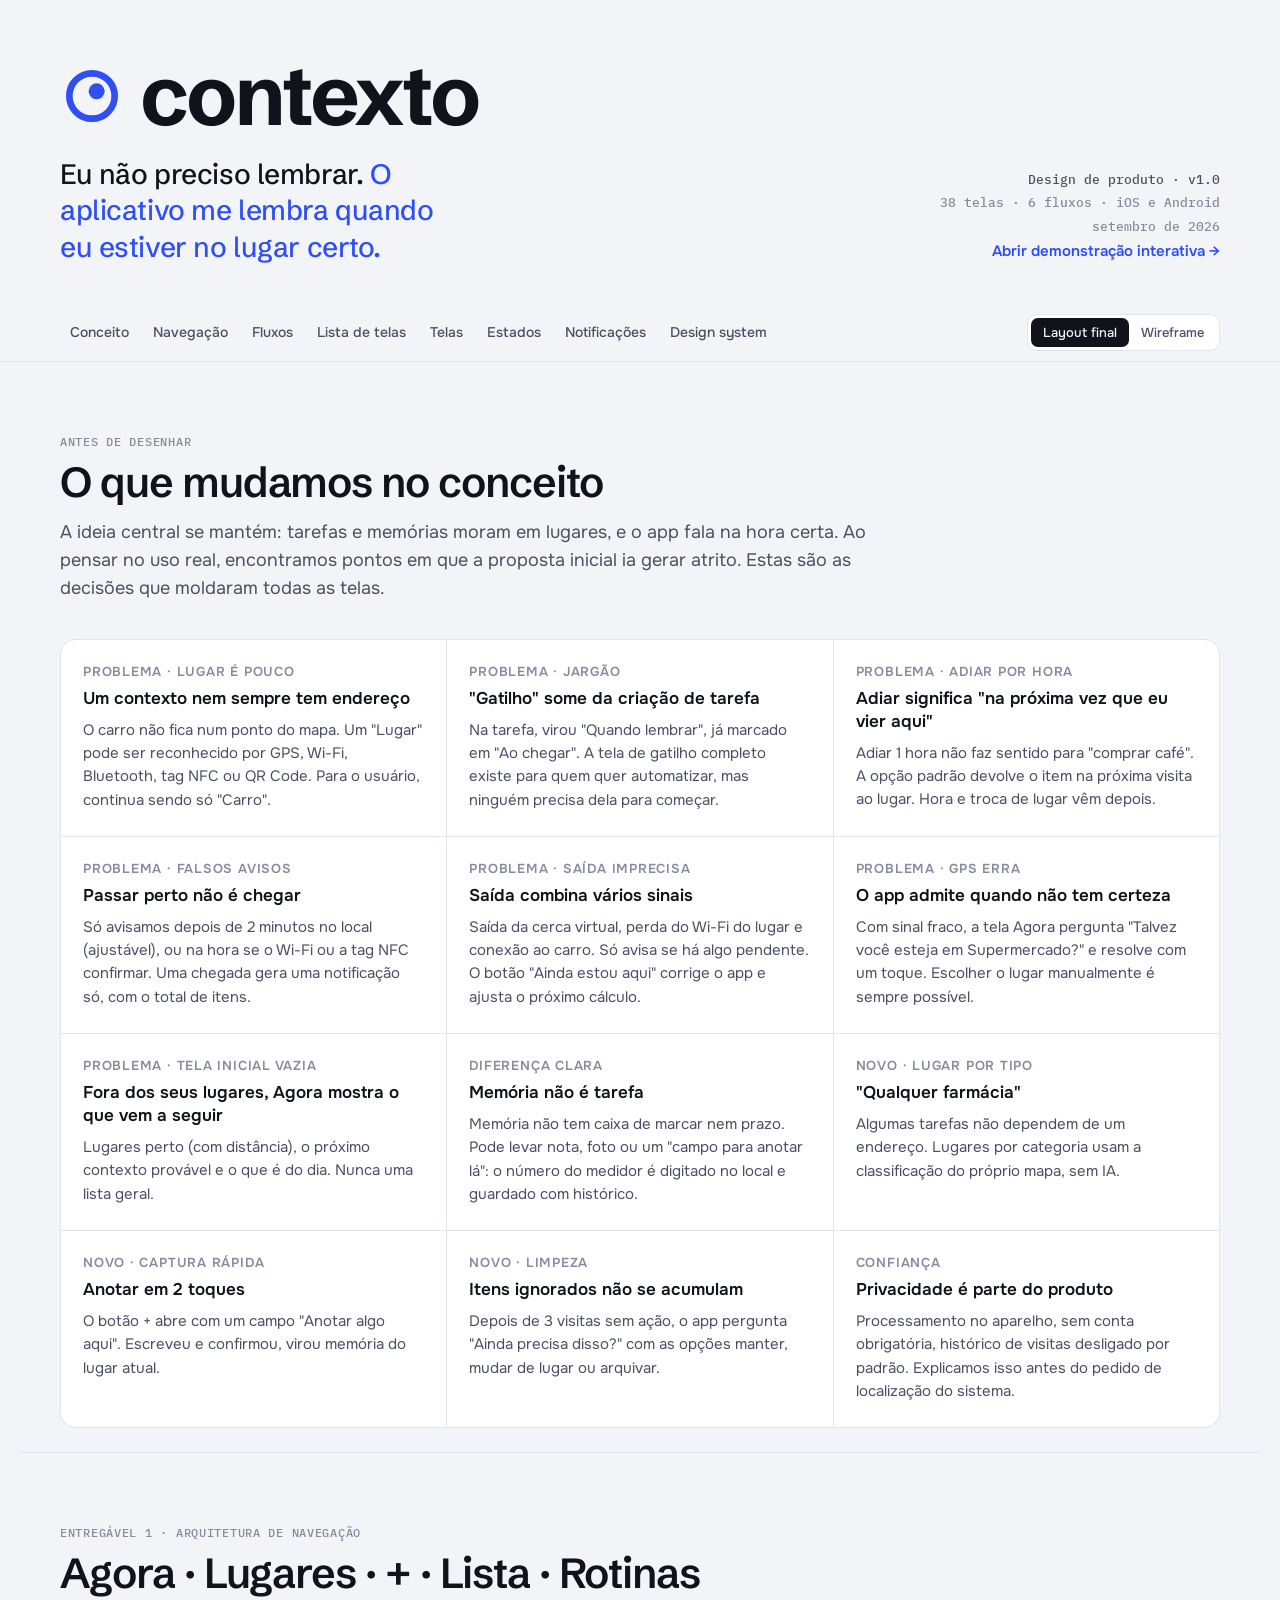
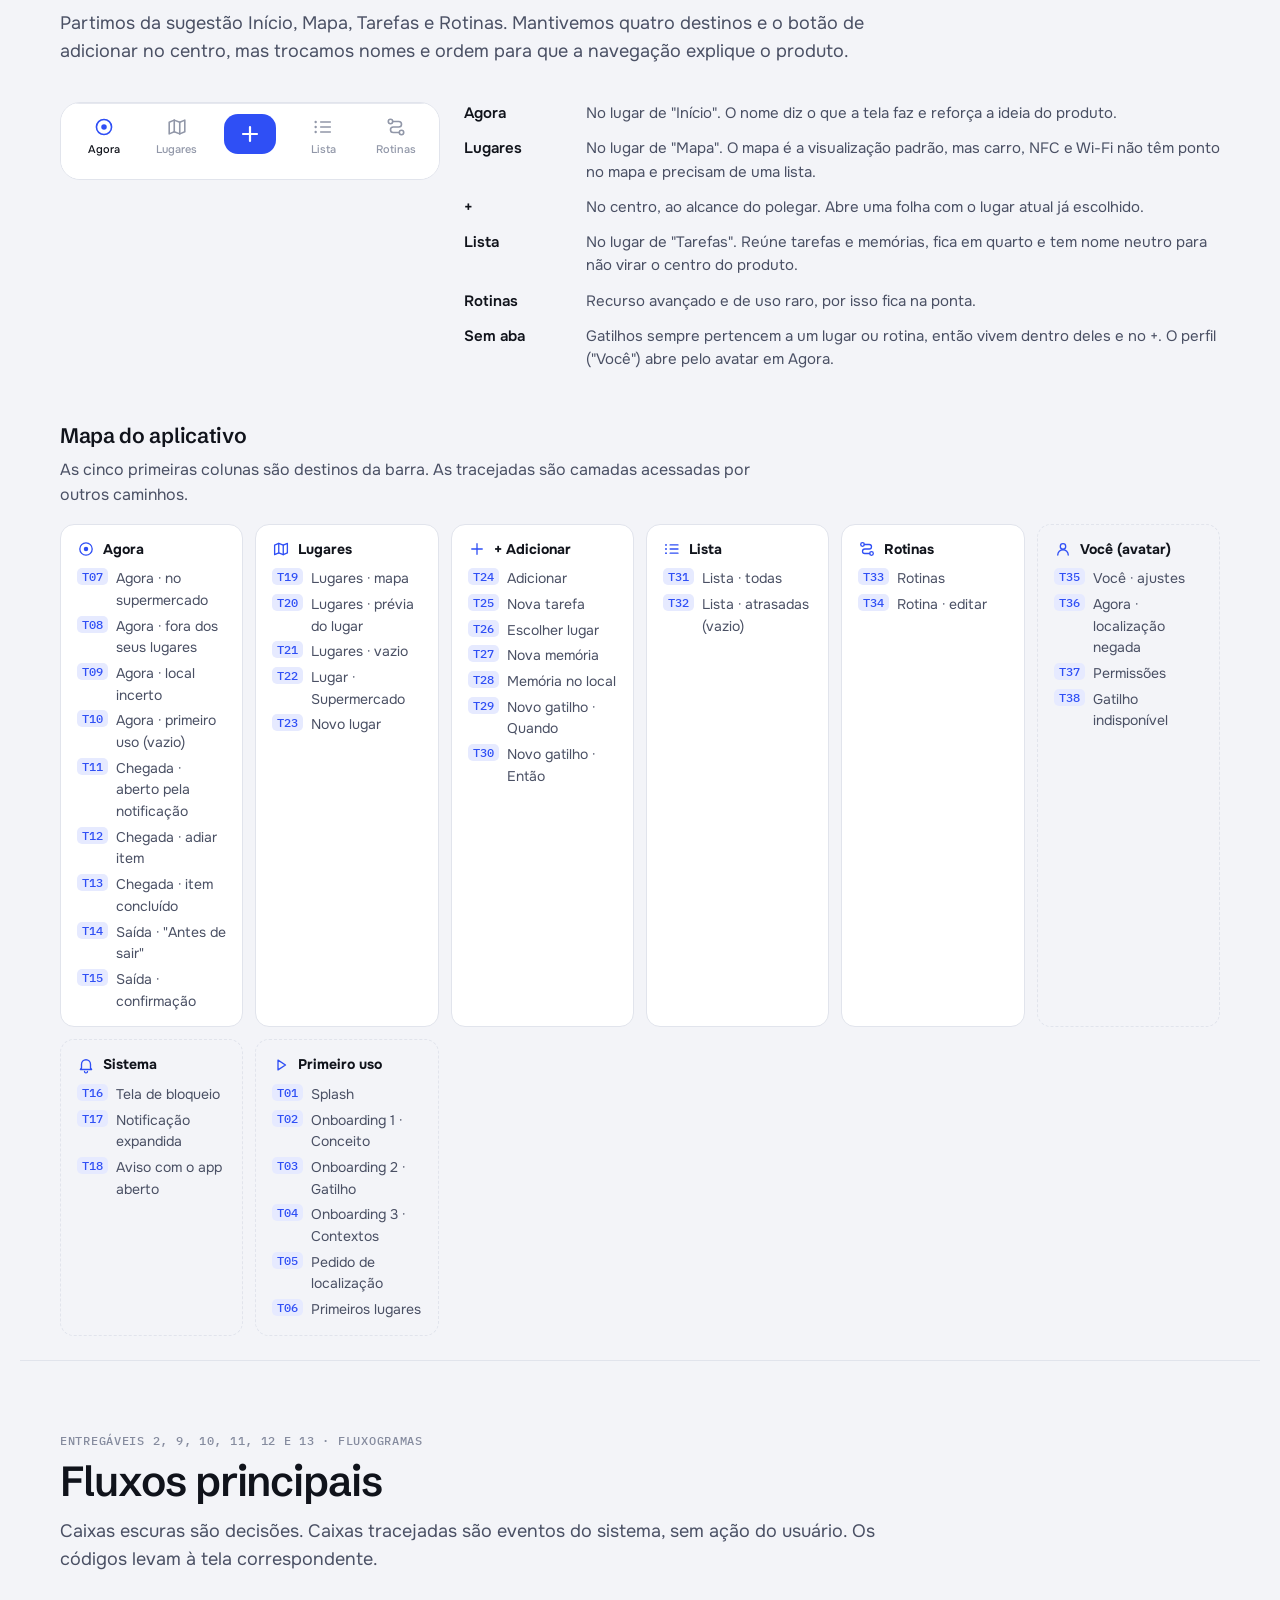
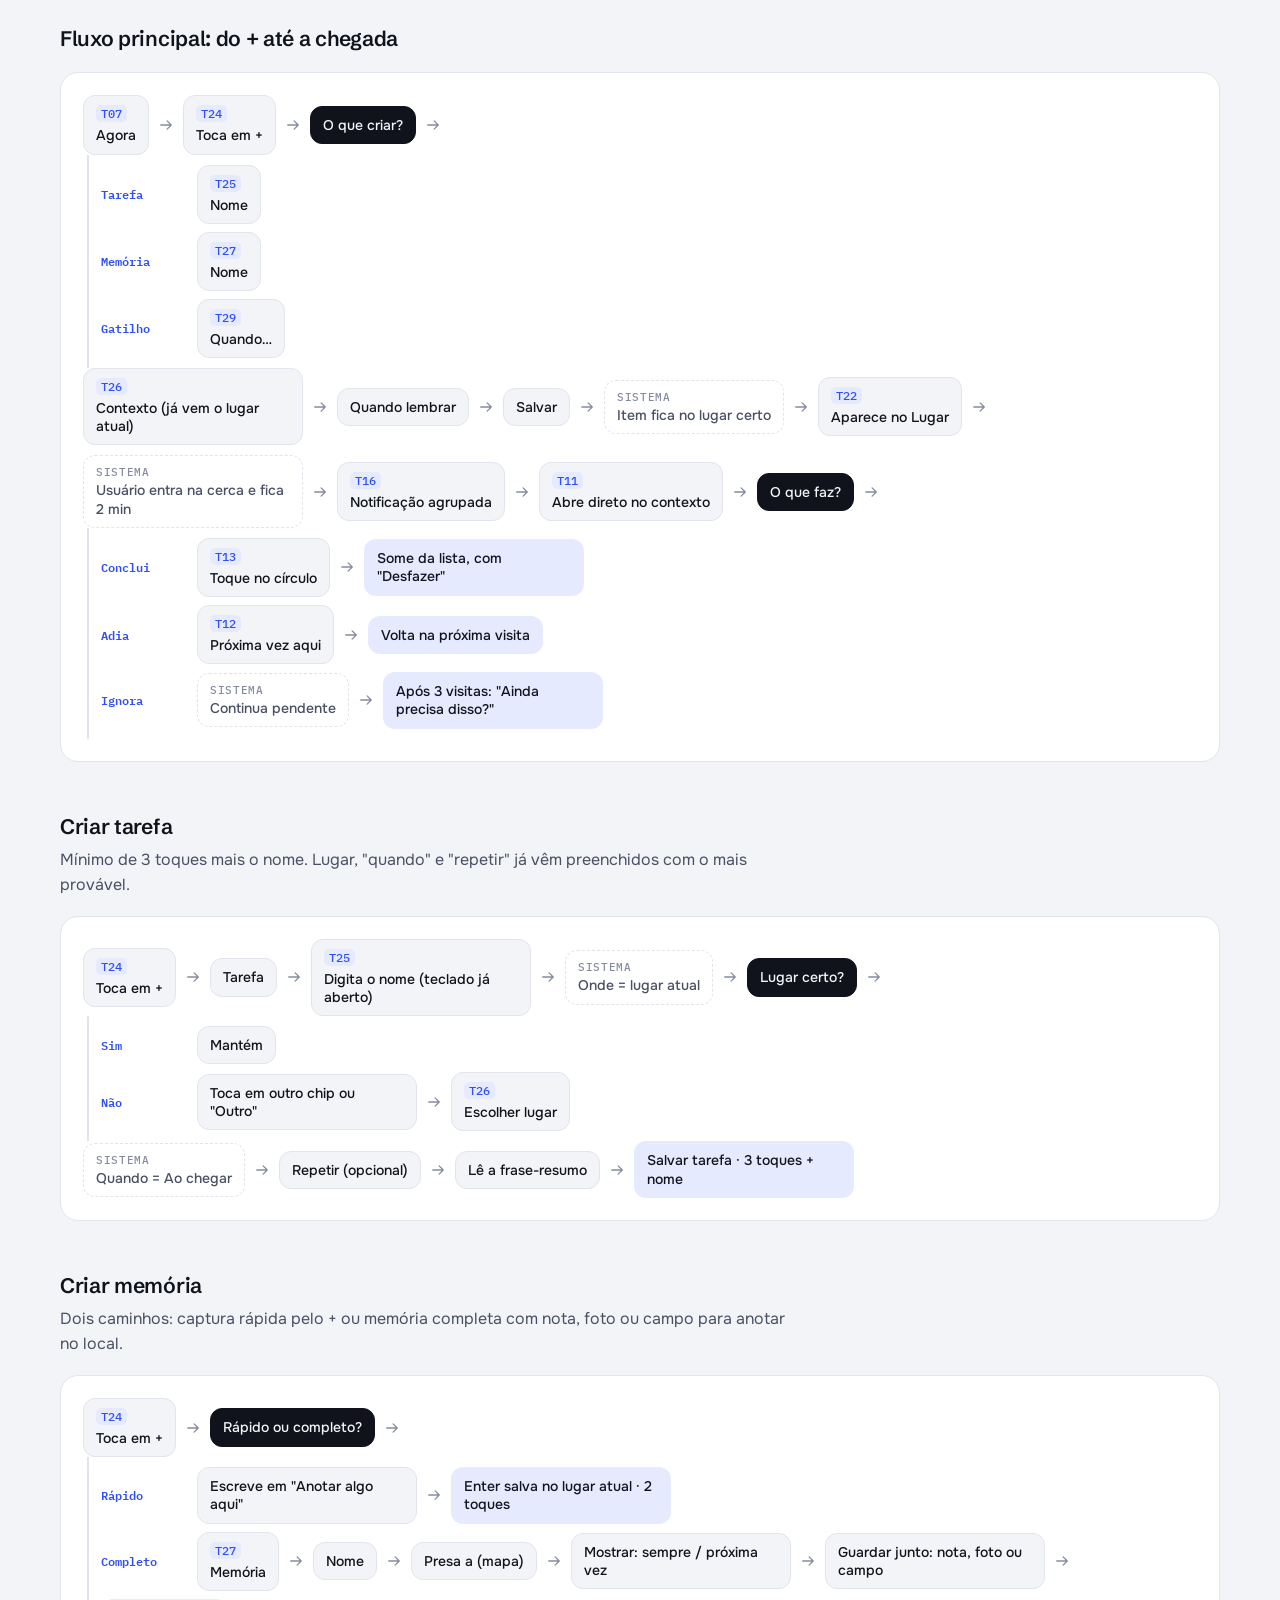
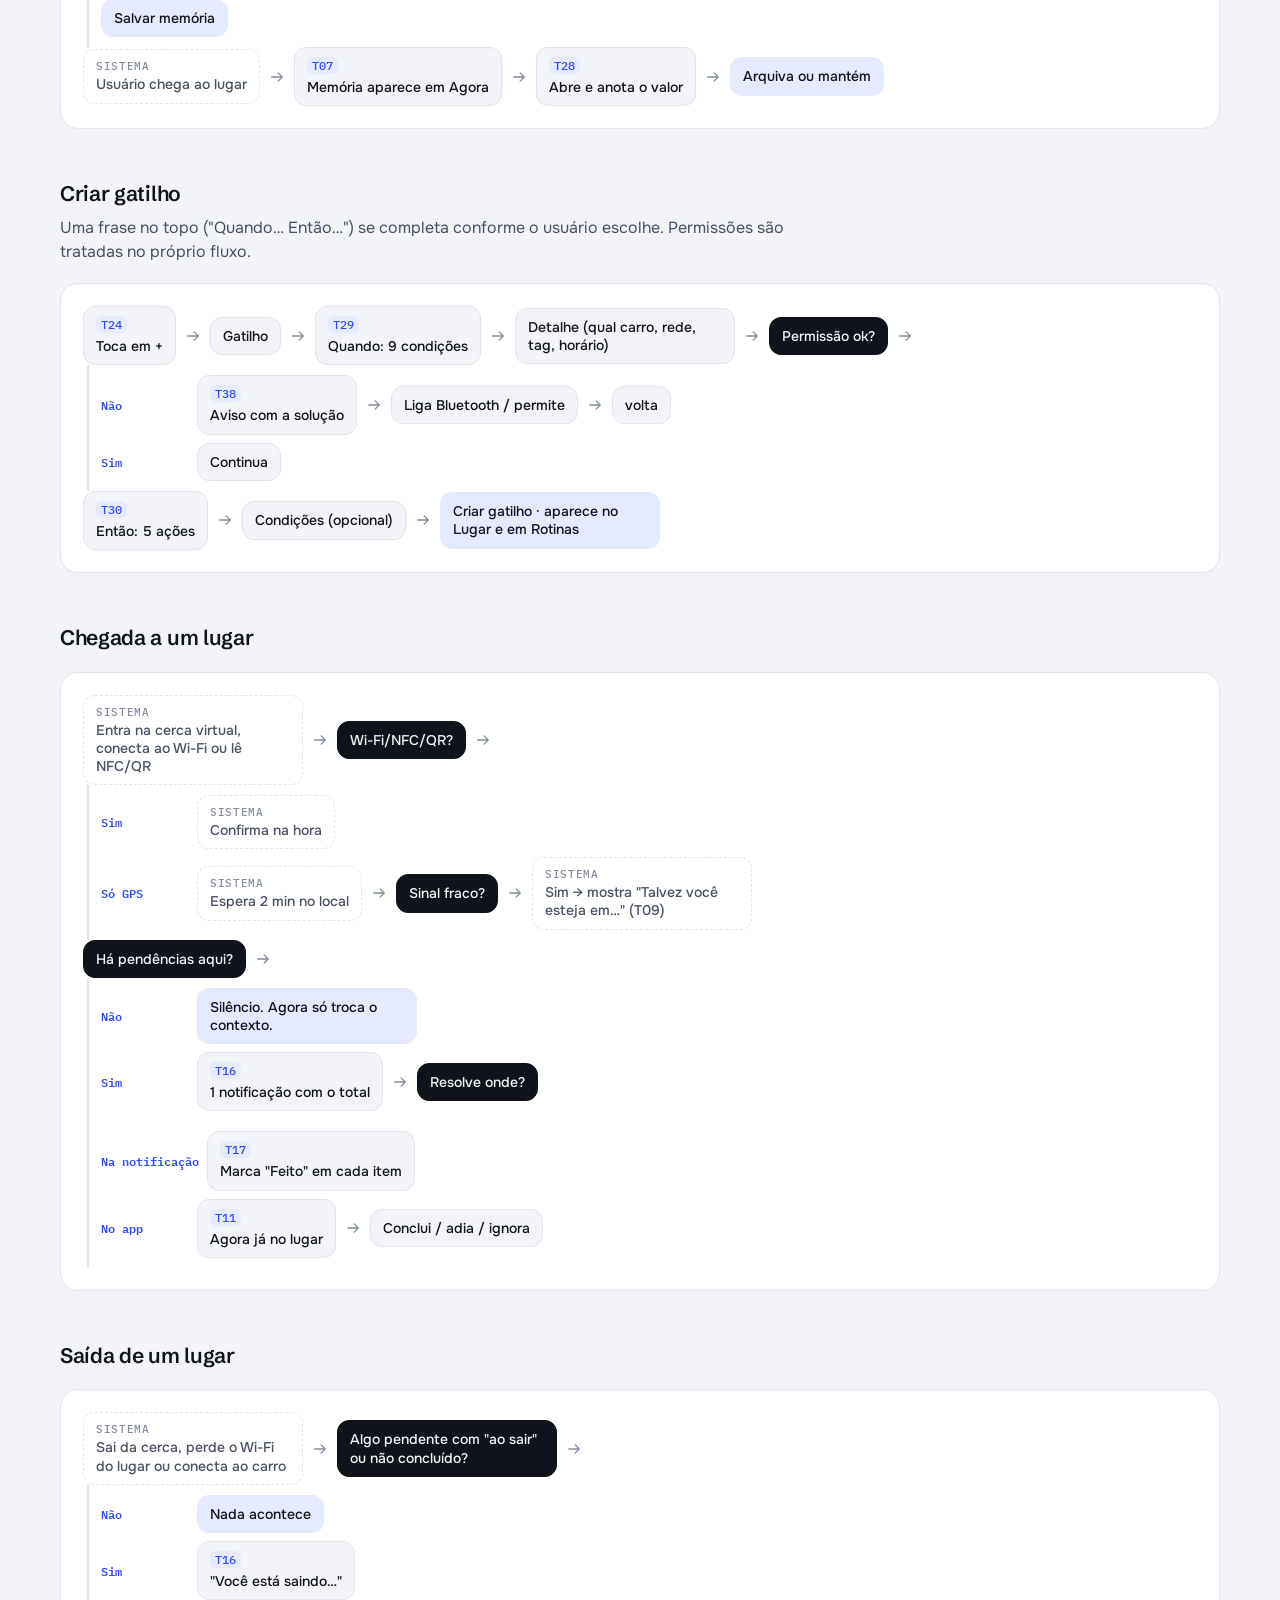
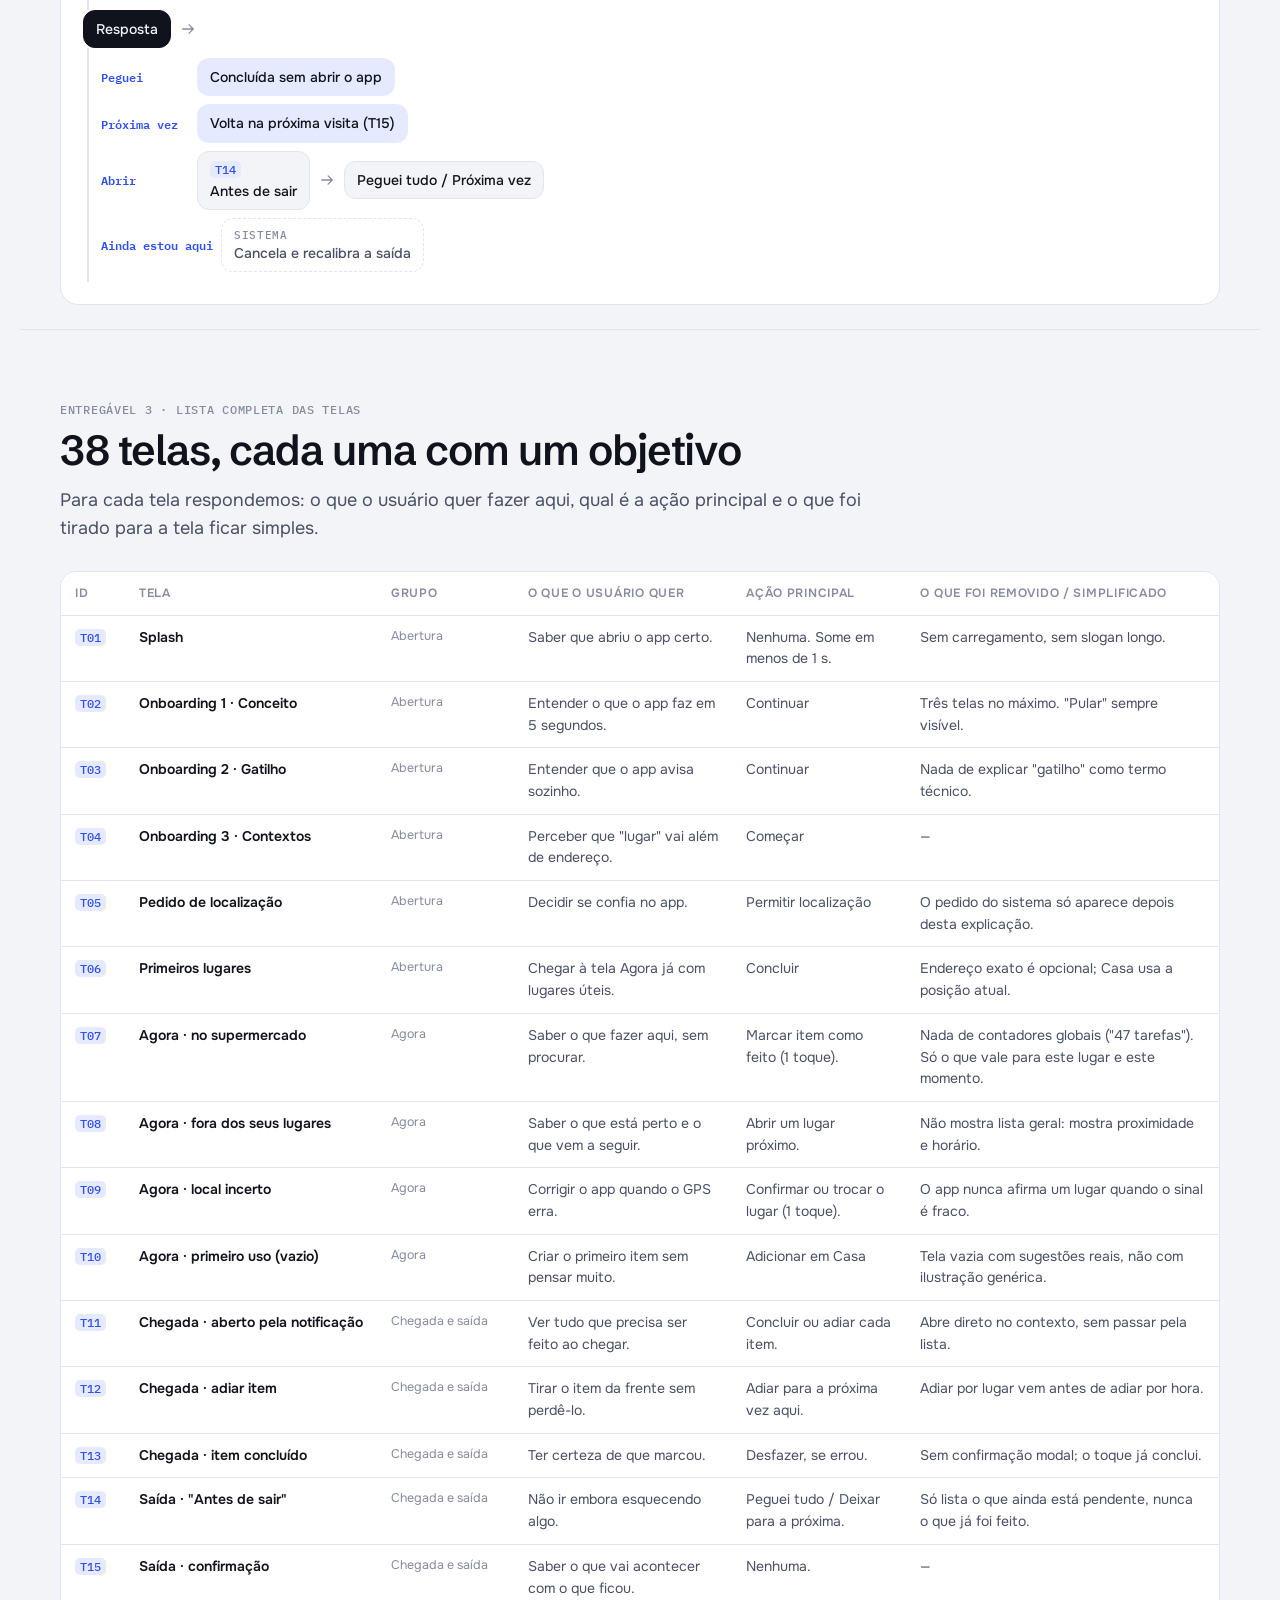
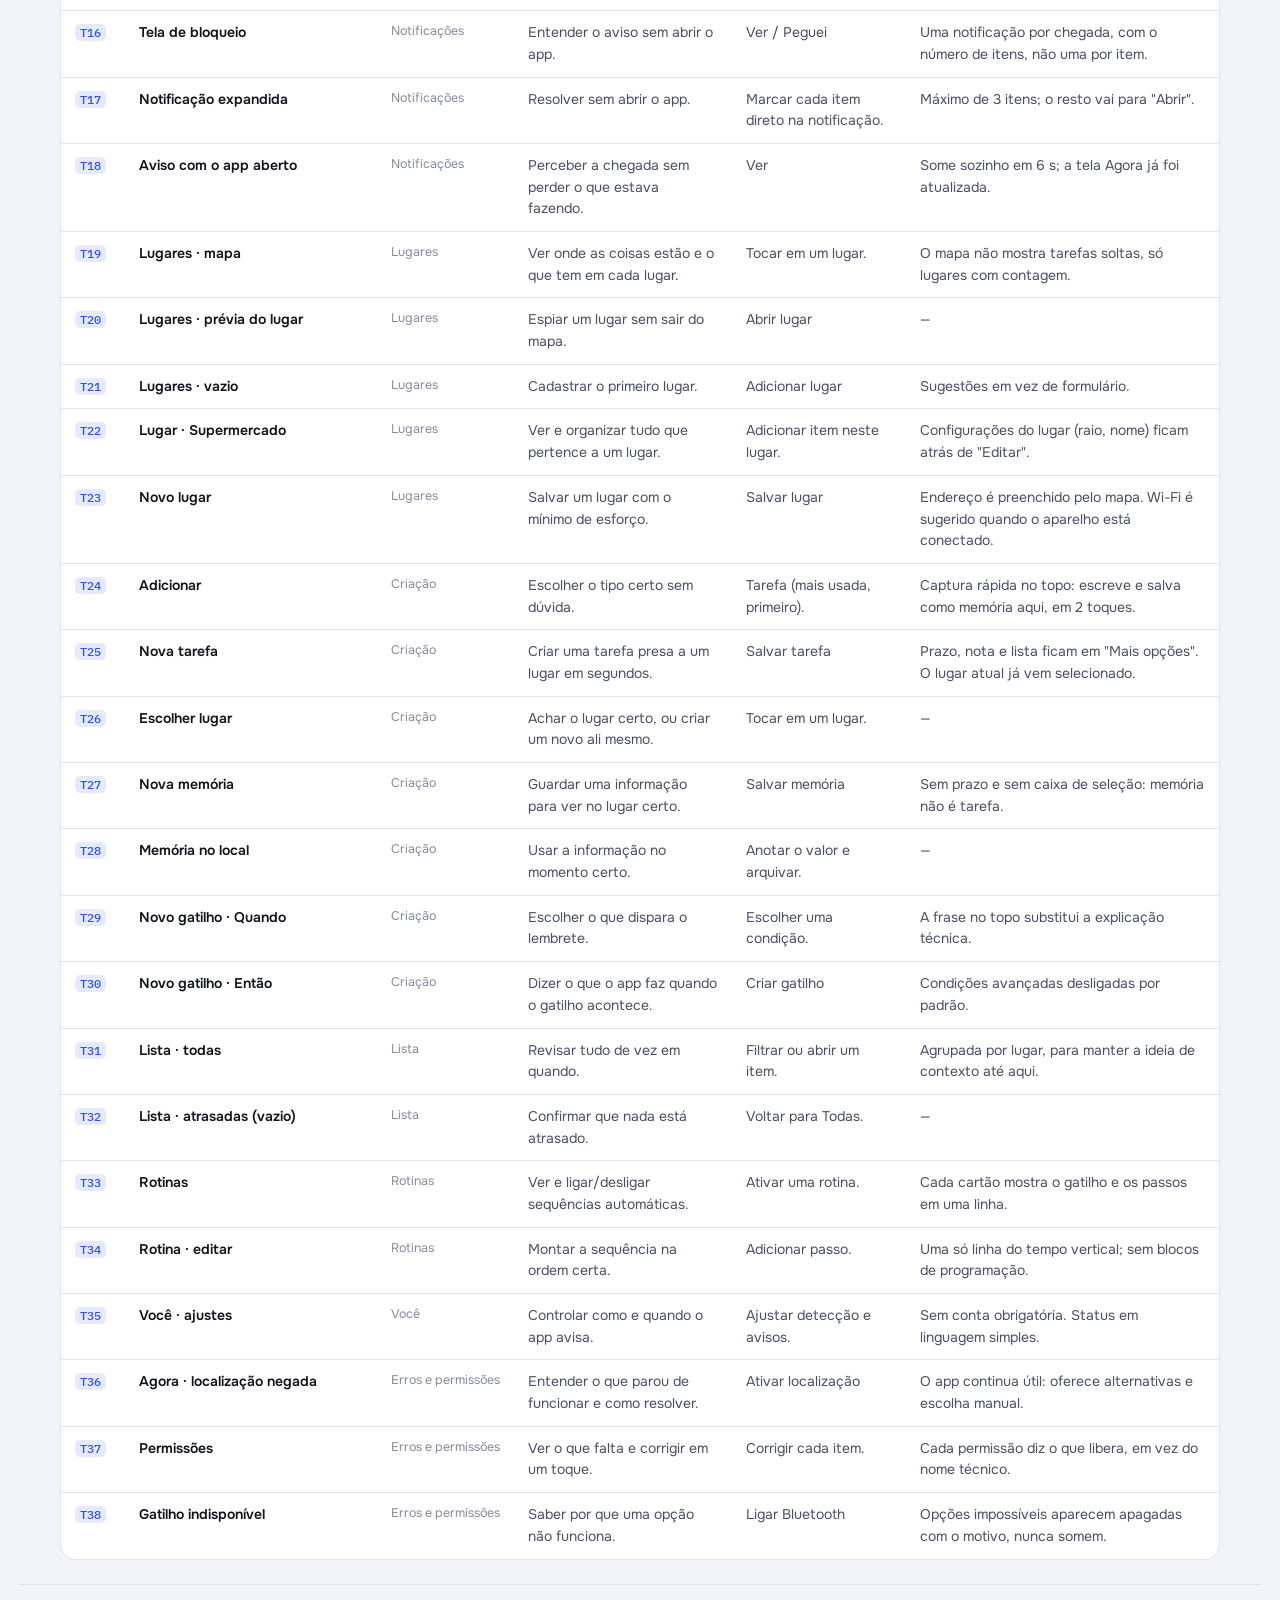
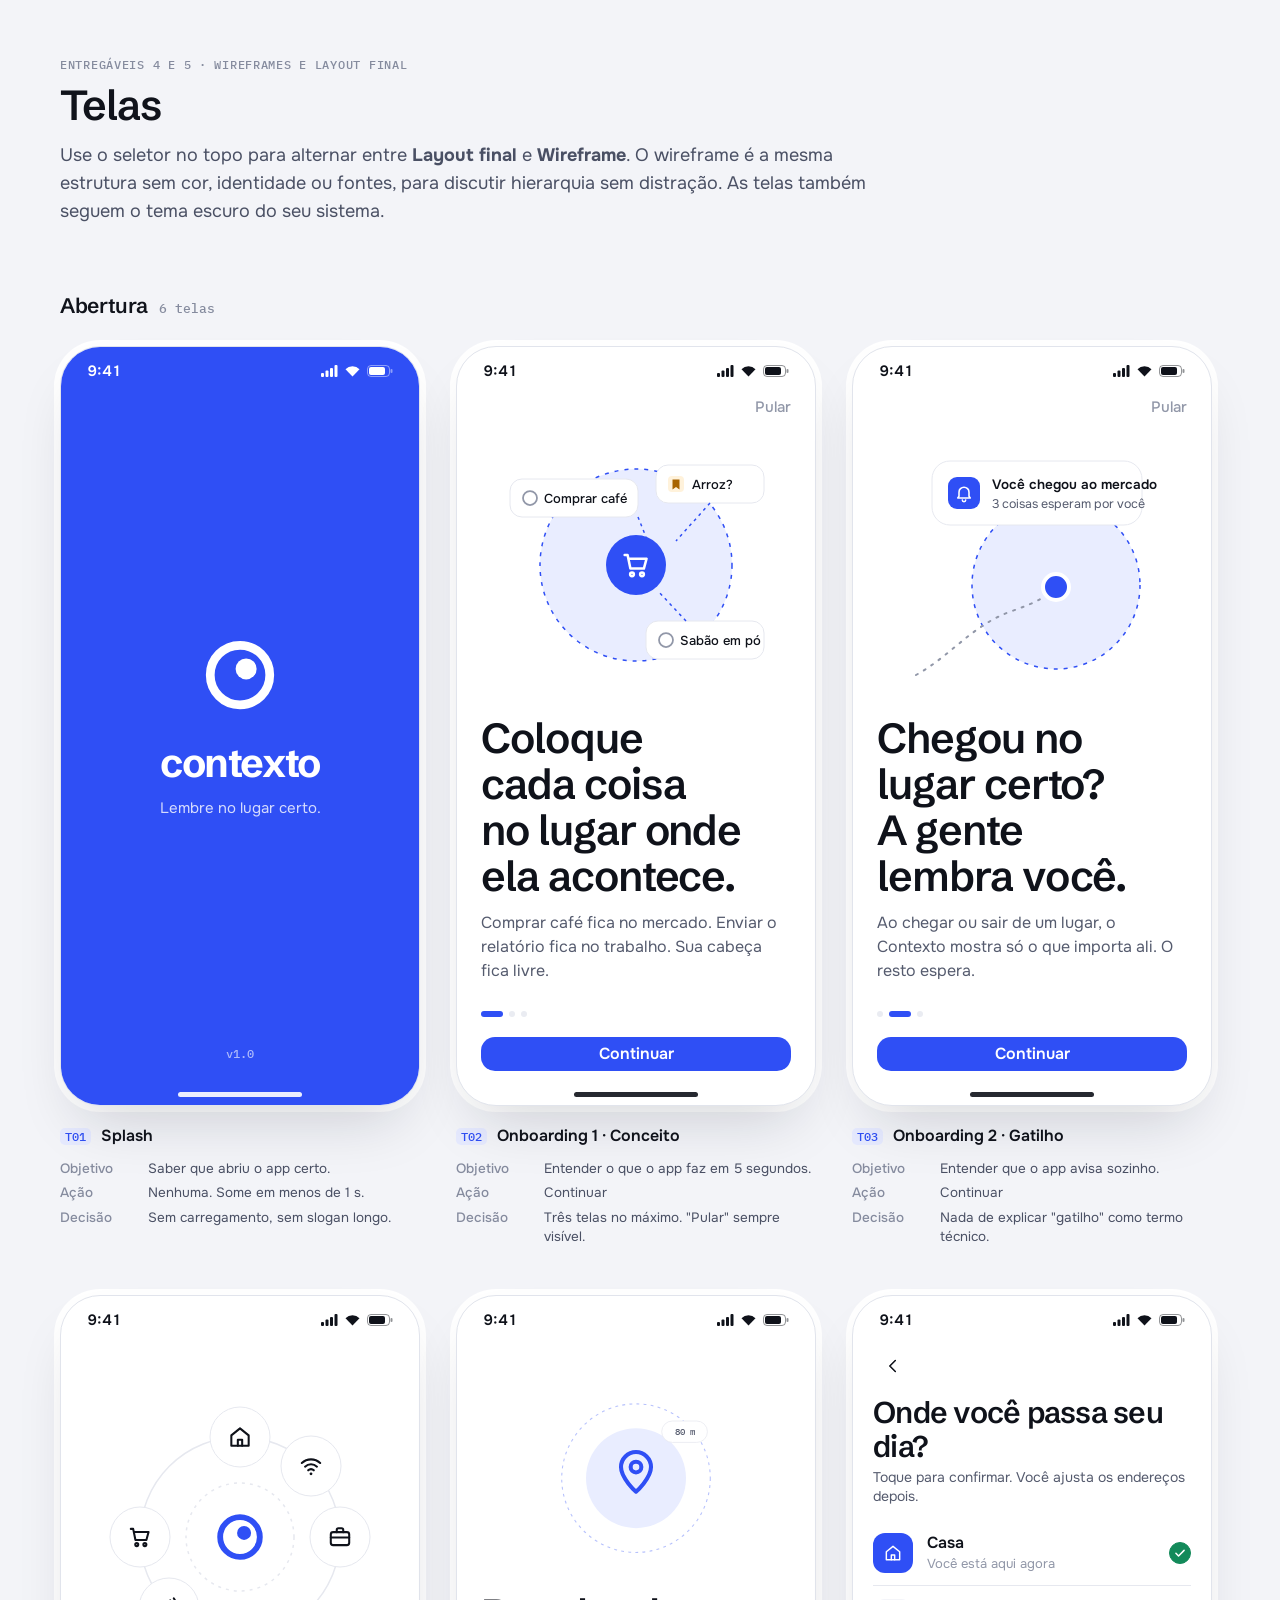
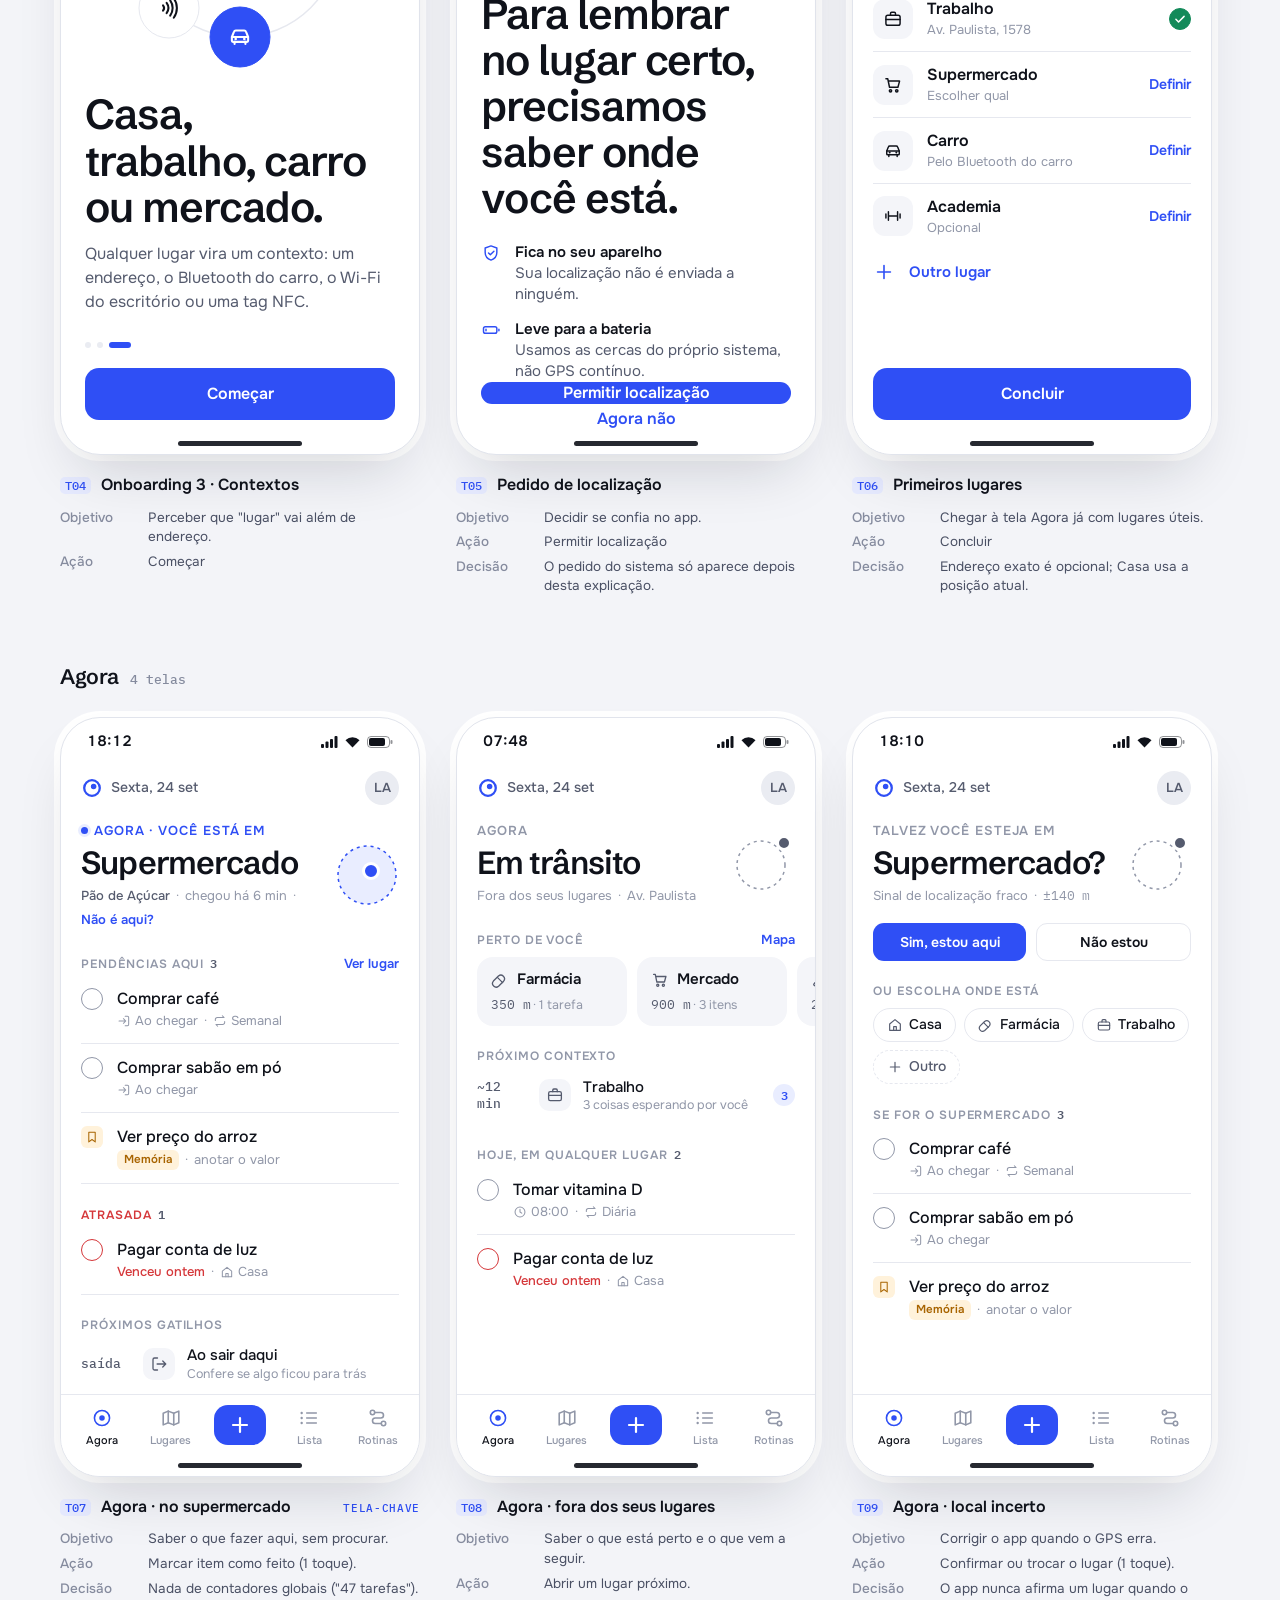
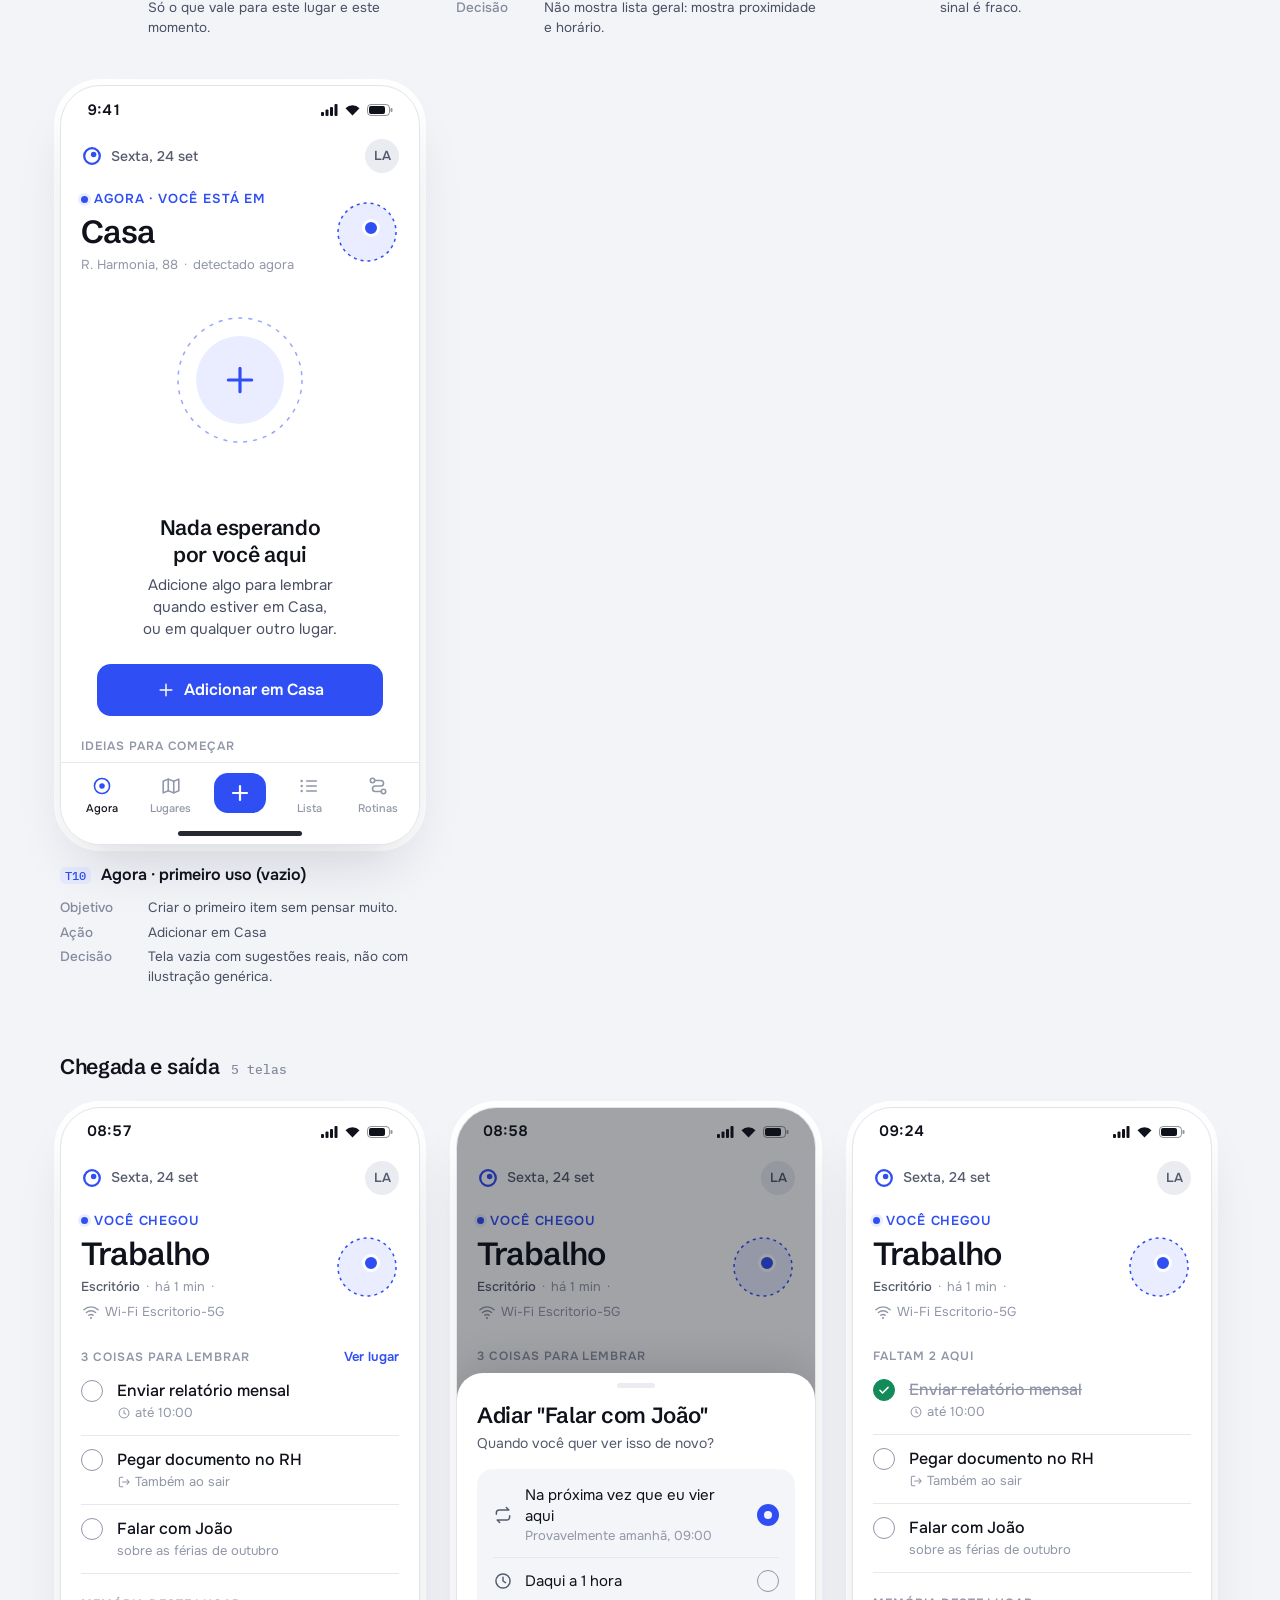
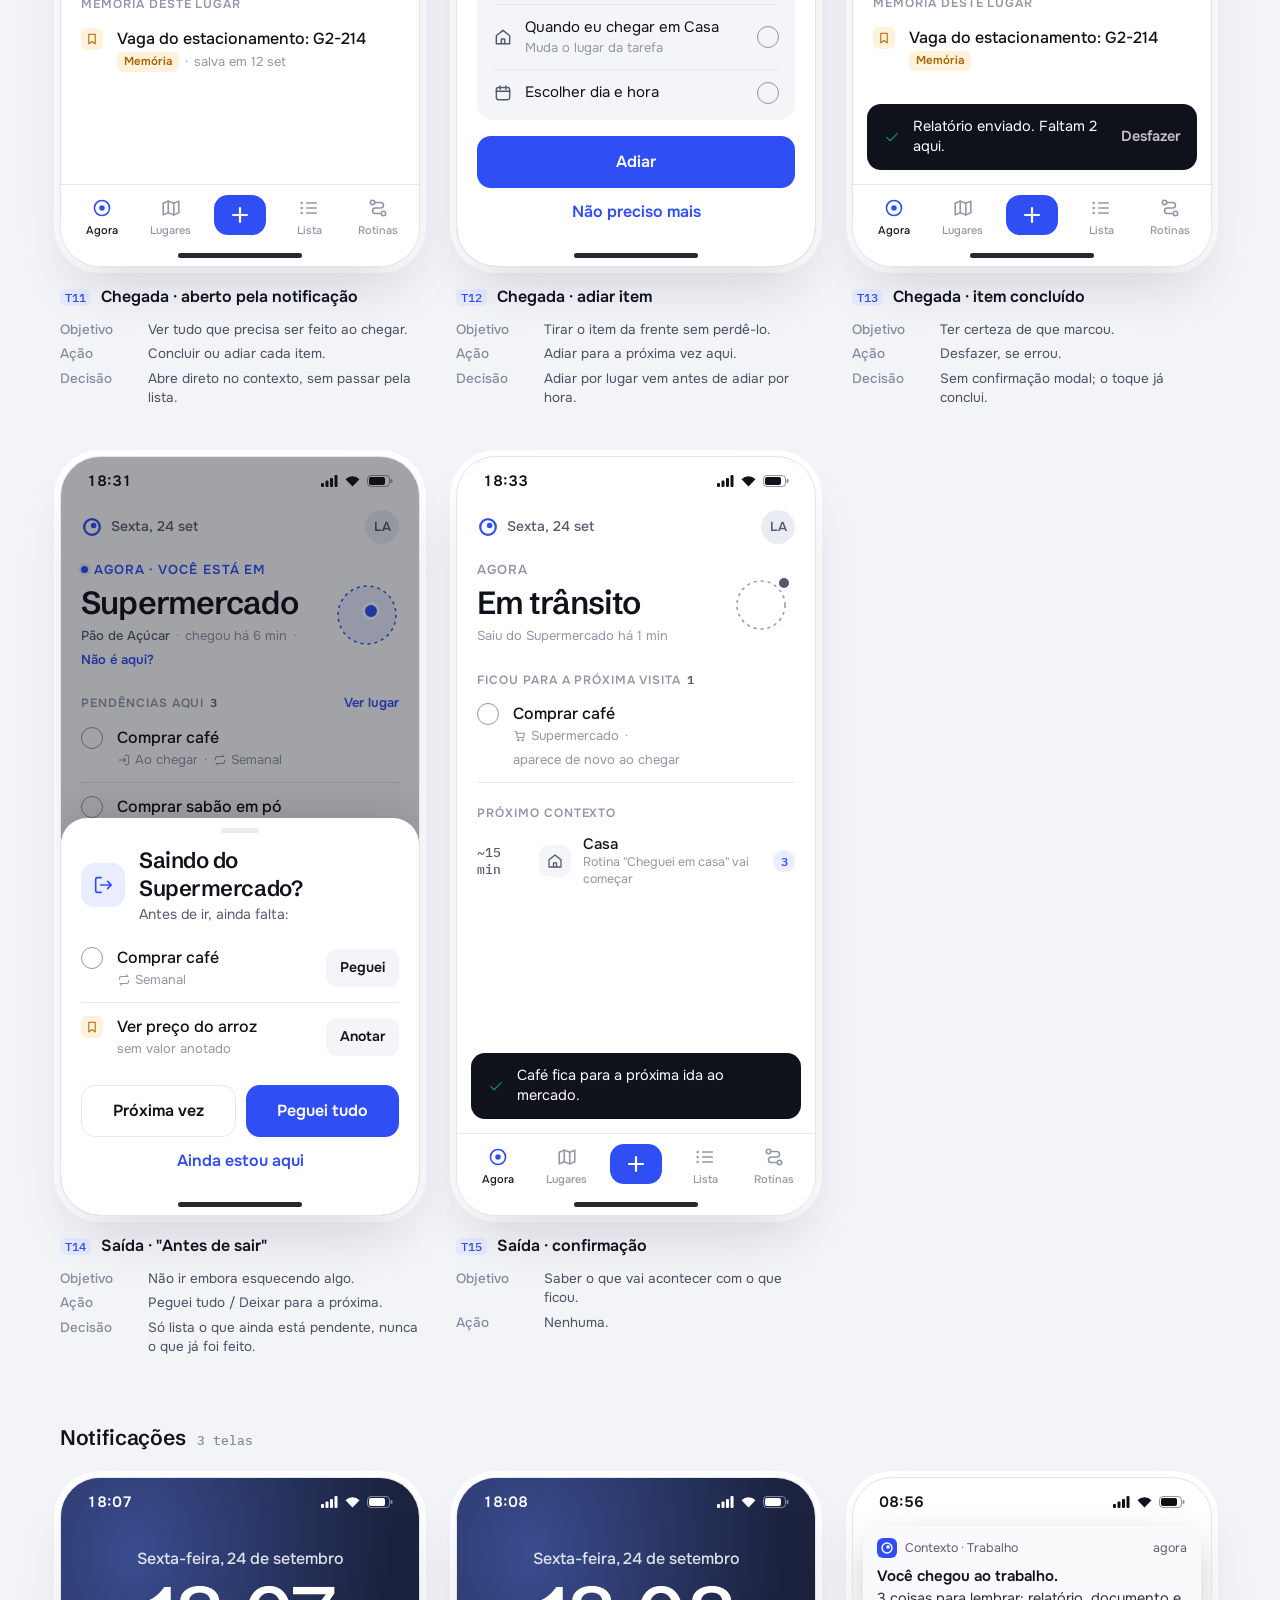
==== commit 7bb58396: "Adiciona protótipo interativo do Contexto Demonstração clicável (prototipo.html) com navegação real " ====
--- a/Contexto/design/index.html
+++ b/Contexto/design/index.html
@@ -21,7 +21,7 @@
     </div>
     <p class="thesis">Eu não preciso lembrar. <em>O aplicativo me lembra quando eu estiver no lugar certo.</em></p>
   </div>
-  <div class="meta"><b>Design de produto · v1.0</b><br>38 telas · 6 fluxos · iOS e Android<br>setembro de 2026</div>
+  <div class="meta"><b>Design de produto · v1.0</b><br>38 telas · 6 fluxos · iOS e Android<br>setembro de 2026<br><a id="demo-link" href="prototipo.html" style="font-family:var(--font-ui);font-size:15px;font-weight:600;text-decoration:none">Abrir demonstração interativa →</a></div>
 </header>
 
 <nav class="dnav" aria-label="Seções">
